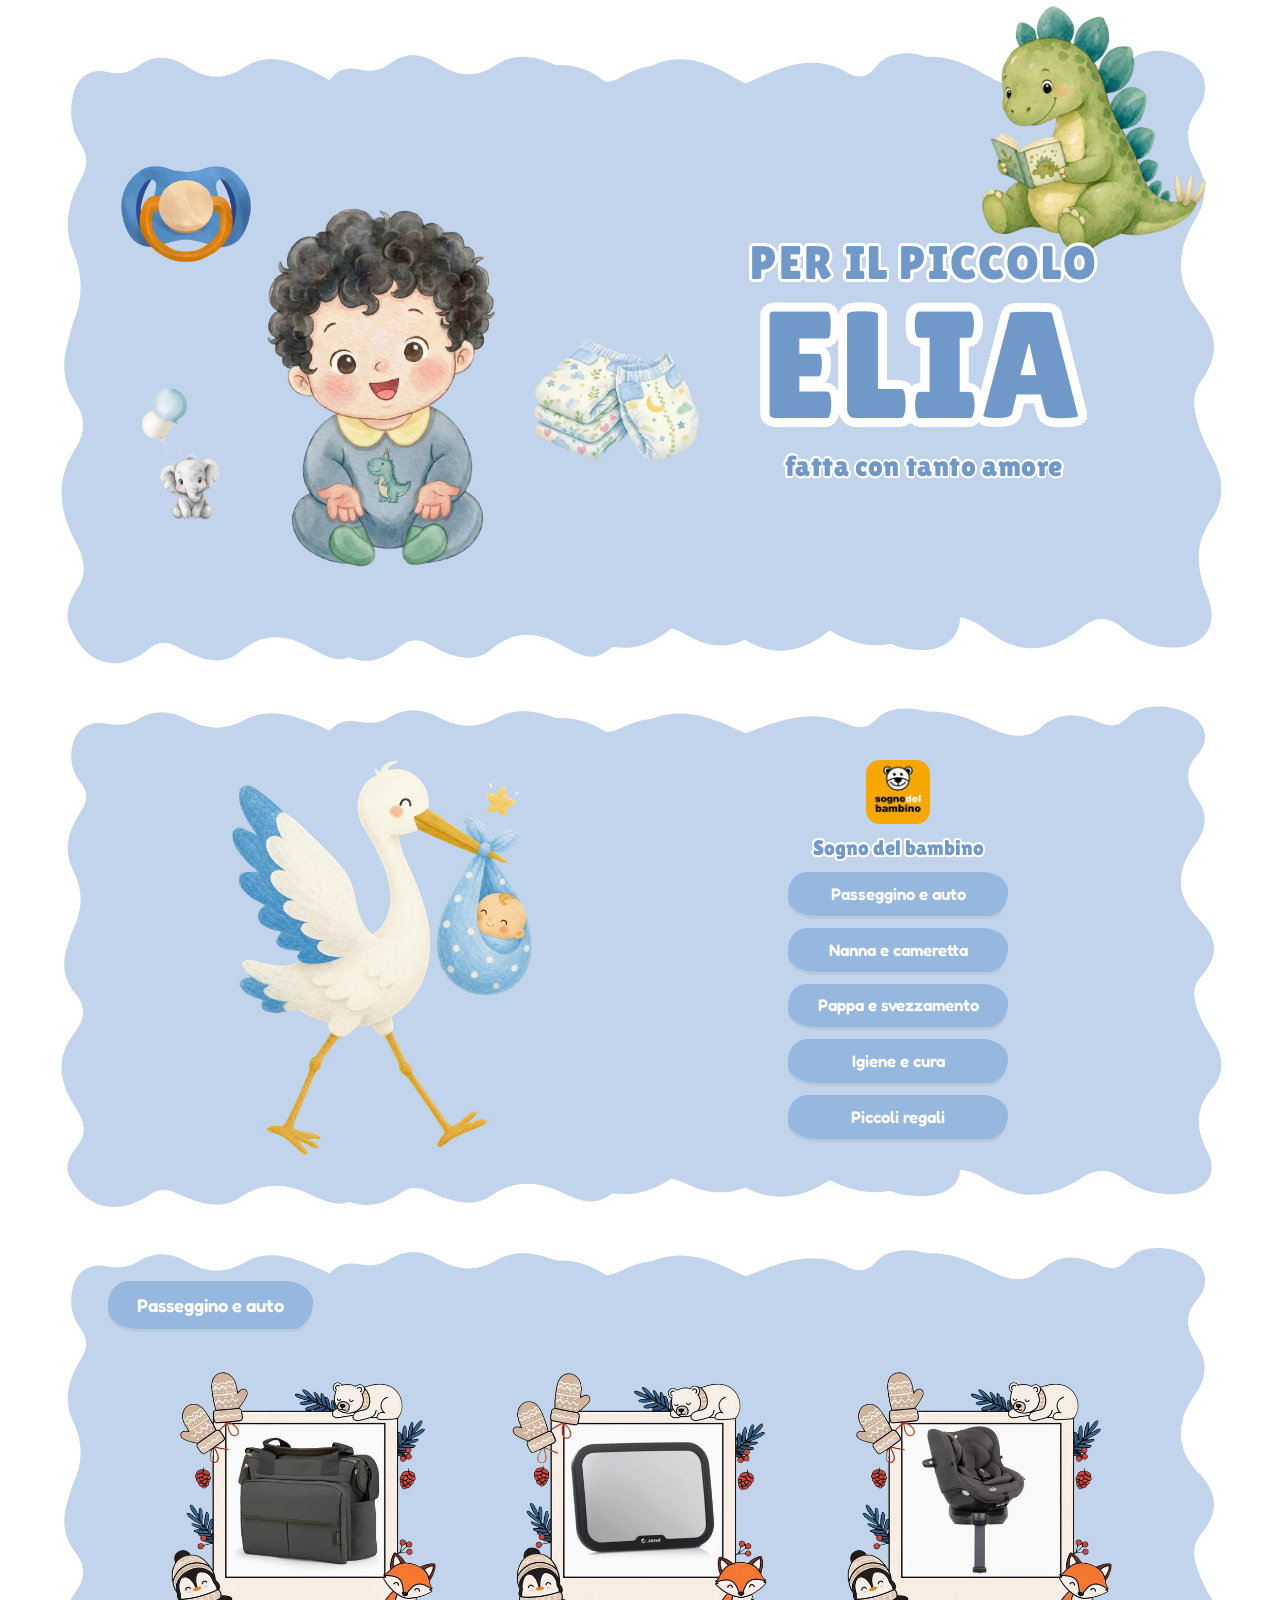
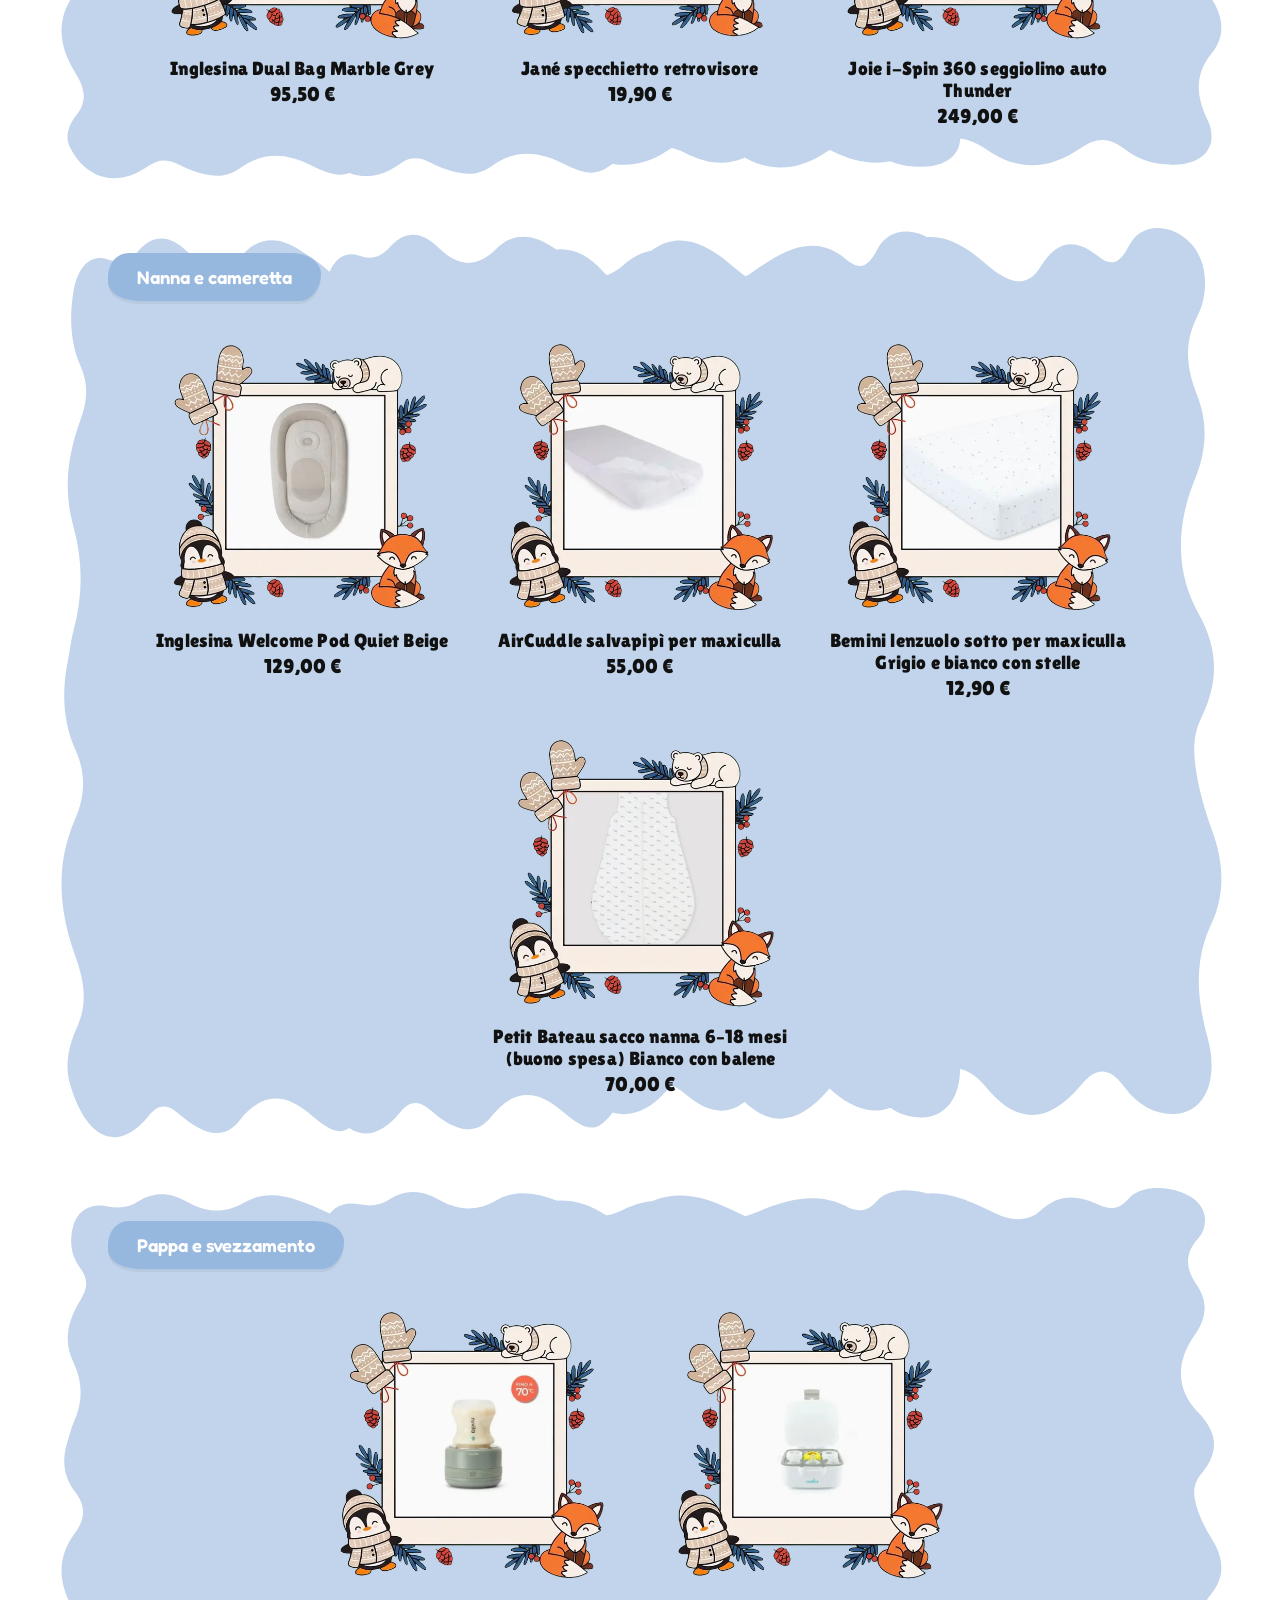
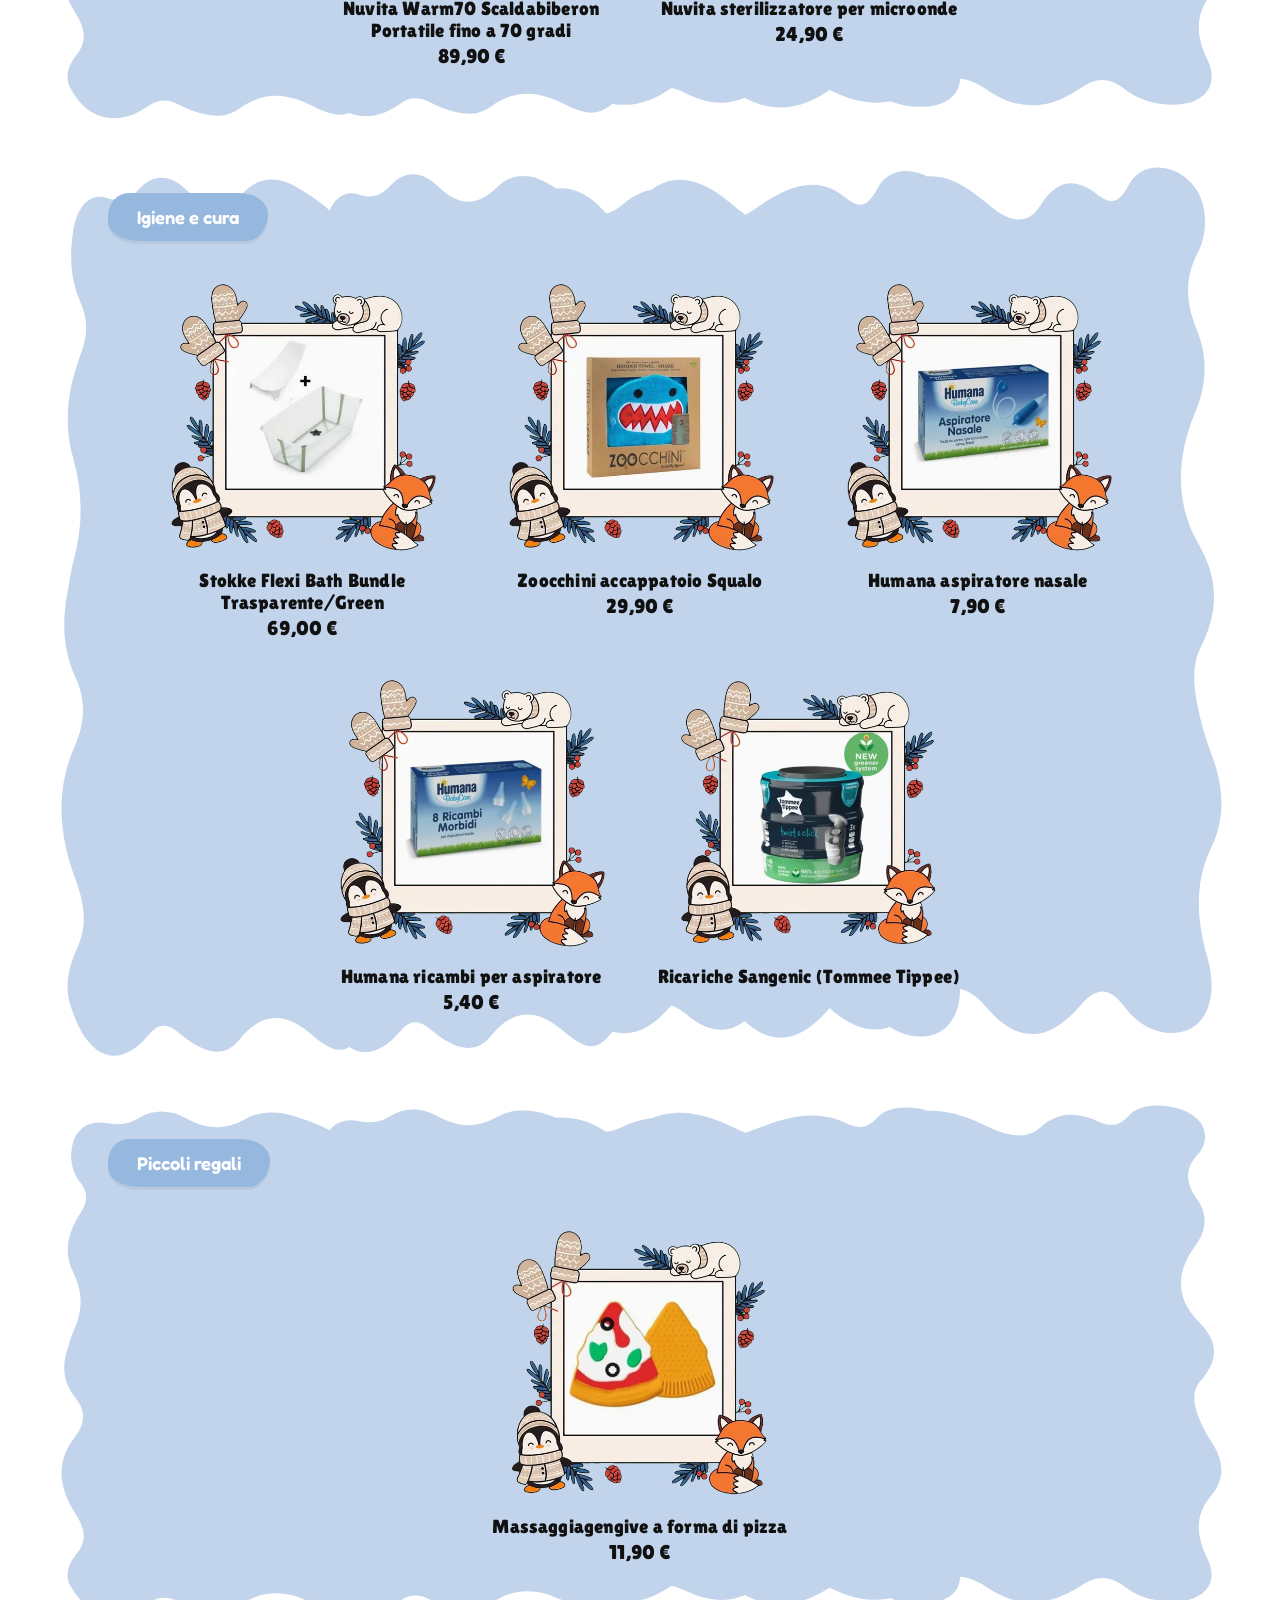
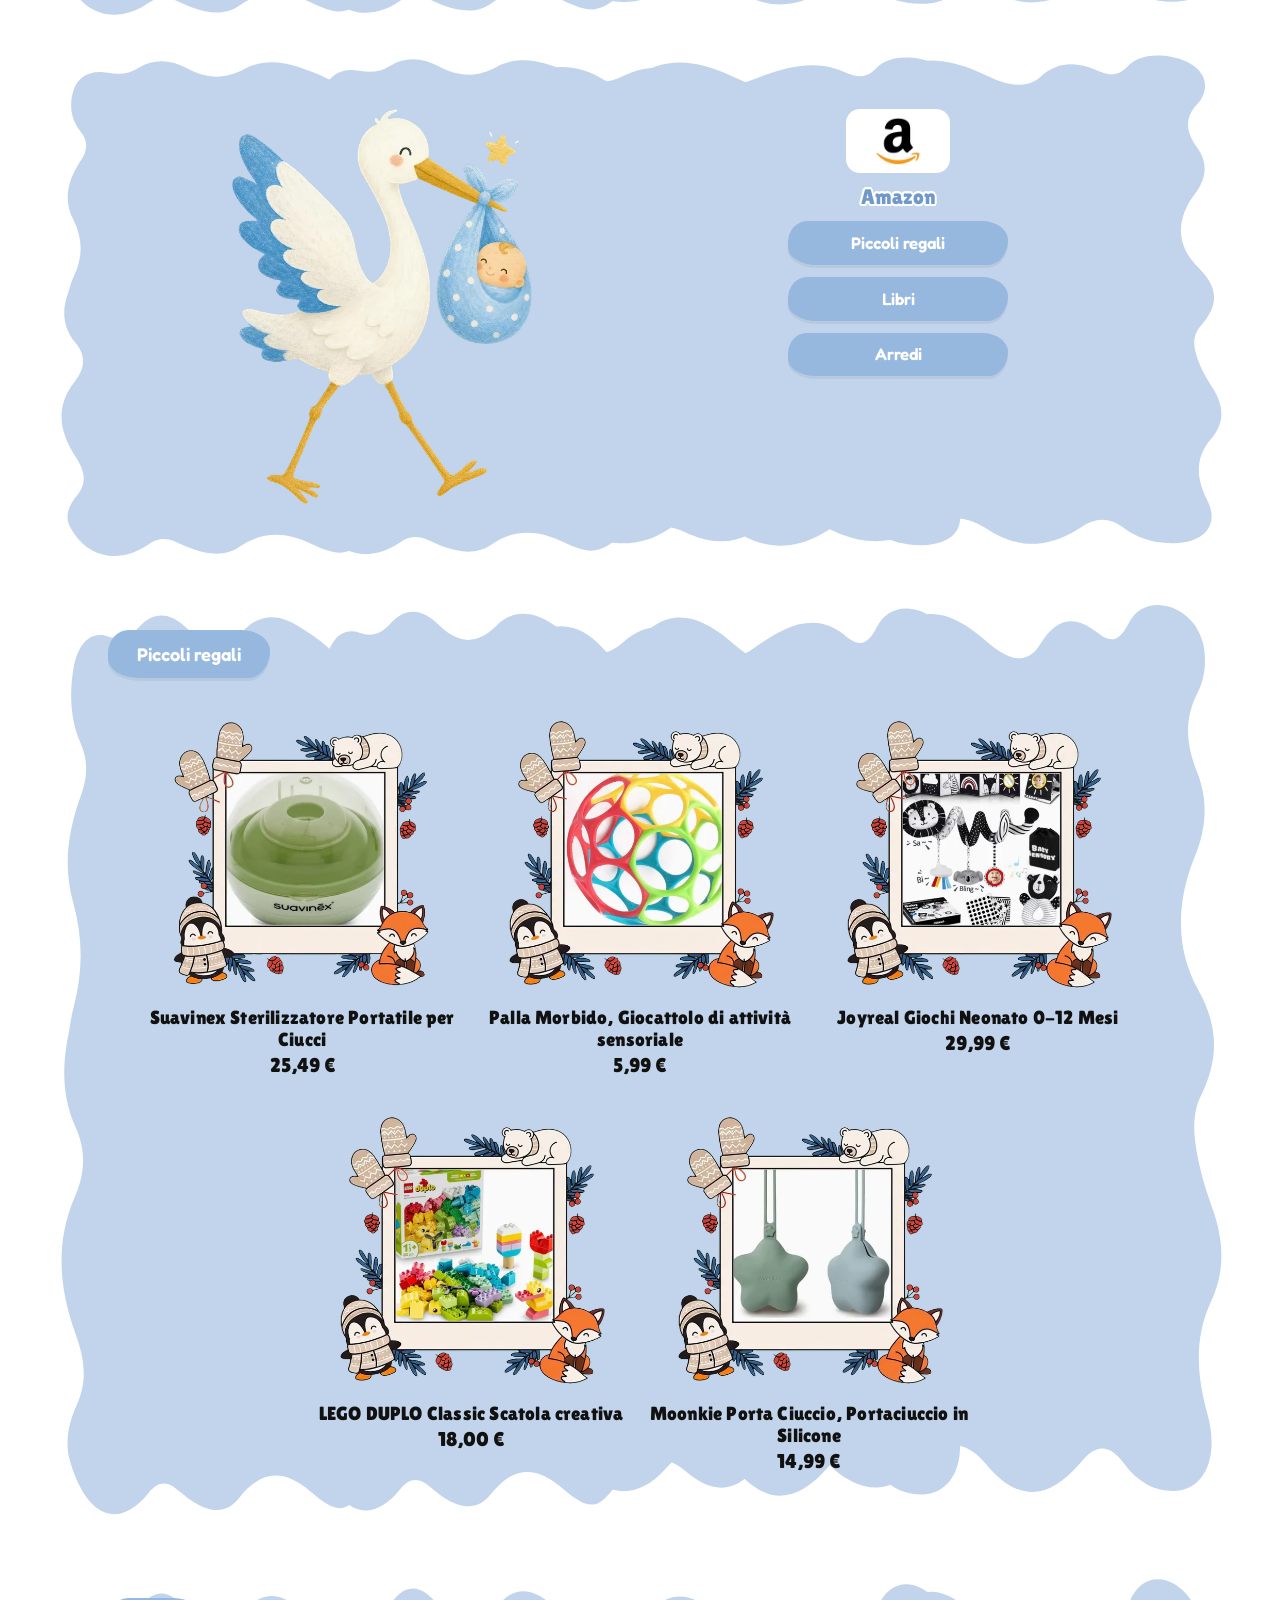
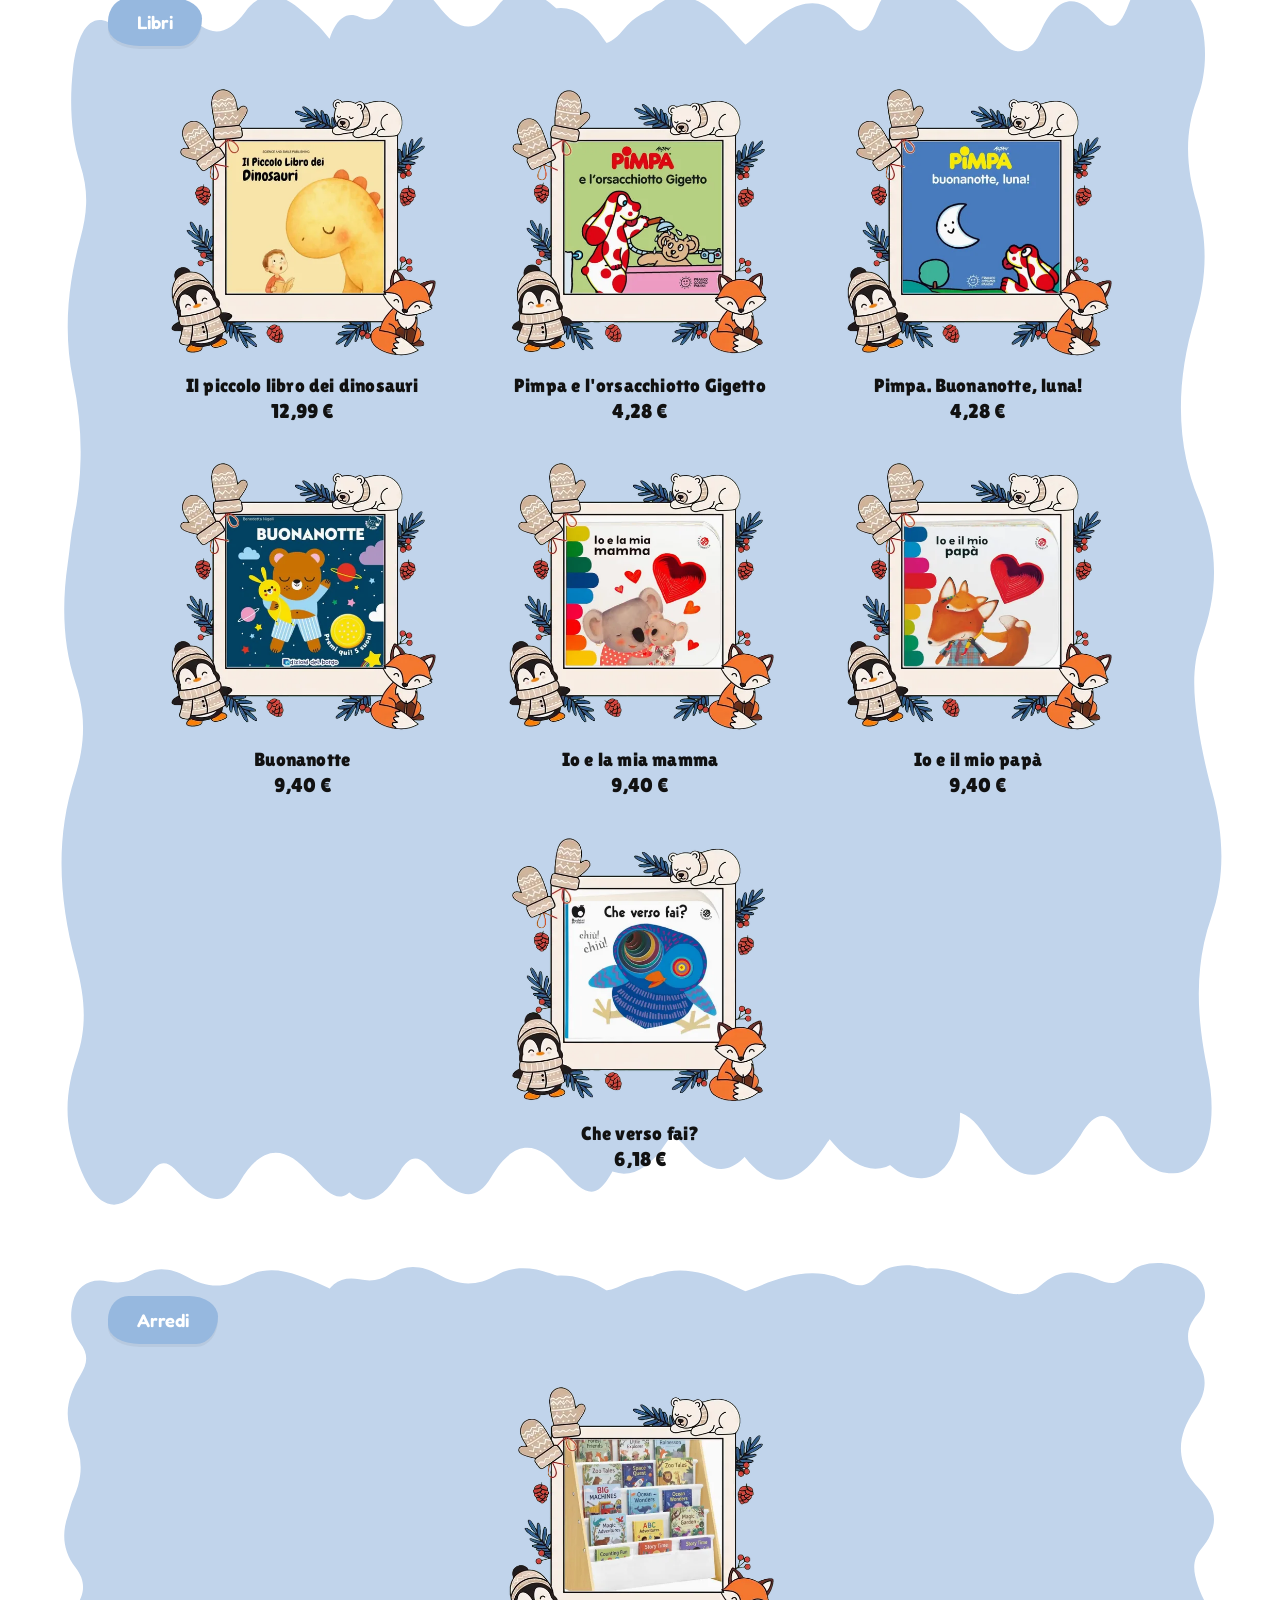
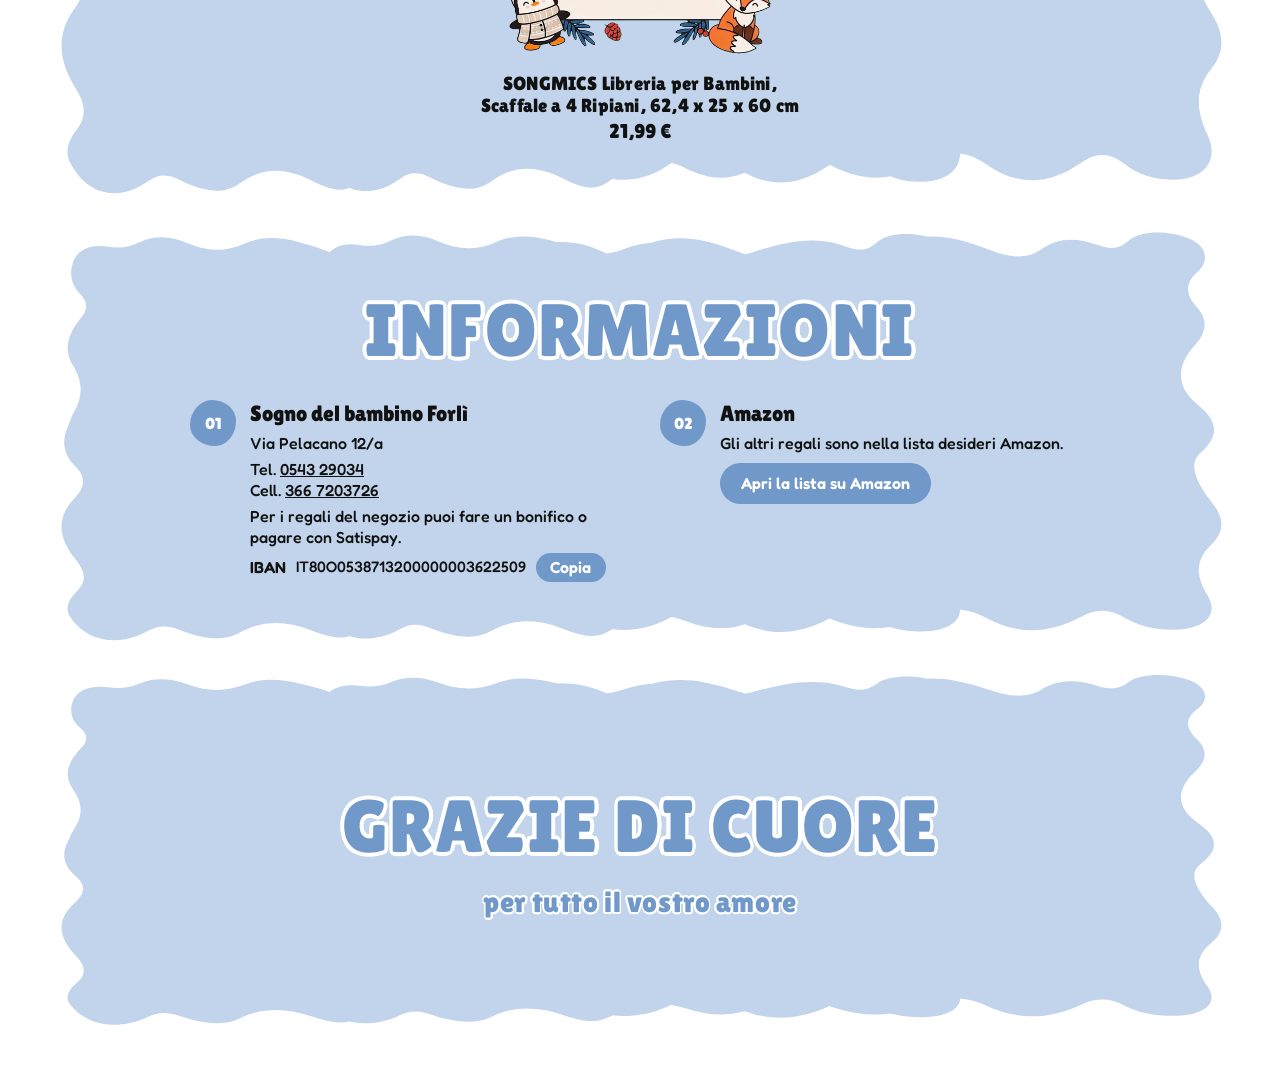
==== index.html @ 1459c96b "Add files via upload" ====
<!DOCTYPE html>
<html lang="it">
<head>
  <meta charset="utf-8">
  <meta name="viewport" content="width=device-width, initial-scale=1">
  <title>Lista nascita per Elia</title>
  <meta name="description" content="La lista nascita del piccolo Elia, fatta con tanto amore.">
  <link rel="icon" href="data:image/svg+xml,<svg xmlns='http://www.w3.org/2000/svg' viewBox='0 0 100 100'><text y='.9em' font-size='90'>🦖</text></svg>">
  <link rel="preconnect" href="https://fonts.googleapis.com">
  <link rel="preconnect" href="https://fonts.gstatic.com" crossorigin>
  <link href="https://fonts.googleapis.com/css2?family=Lilita+One&family=Fredoka:wght@400;500;600&display=swap" rel="stylesheet">
  <link rel="stylesheet" href="style.css">
</head>
<body>

  <header class="panel hero">
    <img class="art balloons" src="assets/art/elefante.webp" alt="">
    <img class="art baby" src="assets/art/bimbo.webp" alt="Elia, illustrazione di un bimbo con i ricci">
    <img class="art diapers" src="assets/art/pannolini.webp" alt="">
    <img class="art pacifier" src="assets/art/ciuccio.webp" alt="">
    <img class="art dino" src="assets/art/dino.webp" alt="">
    <div class="hero-text">
      <p class="kicker outline">Per il piccolo</p>
      <h1 class="name outline">Elia</h1>
      <p class="tagline outline">fatta con tanto amore</p>
    </div>
  </header>

  <main id="lista" aria-live="polite"></main>

  <section class="panel info">
    <h2 class="big">Informazioni</h2>
    <div class="info-cols">
      <div class="info-col">
        <span class="num">01</span>
        <div>
          <h3>Sogno del bambino Forlì</h3>
          <p>Via Pelacano 12/a</p>
          <p>Tel. <a href="tel:+390543029034">0543 29034</a><br>Cell. <a href="tel:+393667203726">366 7203726</a></p>
          <p>Per i regali del negozio puoi fare un bonifico o pagare con Satispay.</p>
          <p class="iban-row"><span>IBAN</span> <code id="iban">IT80O0538713200000003622509</code>
            <button type="button" class="copy" id="copy-iban">Copia</button></p>
        </div>
      </div>
      <div class="info-col">
        <span class="num">02</span>
        <div>
          <h3>Amazon</h3>
          <p>Gli altri regali sono nella lista desideri Amazon.</p>
          <p><a id="amazon-link" class="btn" href="#" target="_blank" rel="noopener">Apri la lista su Amazon</a></p>
        </div>
      </div>
    </div>
  </section>

  <footer class="panel thanks">
    <h2 class="big">Grazie di cuore</h2>
    <p class="tagline outline">per tutto il vostro amore</p>
  </footer>

  <script src="config.js"></script>
  <script src="app.js"></script>
</body>
</html>
---- style.css ----
:root{
  --blob:#C1D4EB; --blue:#7098C8; --pill:#96B8DF; --ink:#111; --white:#fff;
}
*{box-sizing:border-box}
html{scroll-behavior:smooth}
body{
  margin:0; padding:clamp(10px,3vw,40px) clamp(8px,2vw,24px) 40px;
  background:#fff; color:var(--ink);
  font-family:"Fredoka",system-ui,sans-serif; font-weight:500;
}
img{max-width:100%; display:block}
a{color:inherit}

/* ---- Pannello ondulato (lo sfondo azzurro del PDF) ---- */
.panel{
  position:relative; isolation:isolate;
  max-width:1180px; margin:0 auto 18px;
  padding:clamp(34px,5vw,70px) clamp(26px,6.5vw,100px) clamp(40px,5vw,76px);
}
.panel::before{
  content:""; position:absolute; inset:0; z-index:-1;
  background:url(assets/art/blob.svg) center/100% 100% no-repeat;
}

/* ---- Testi con contorno bianco ---- */
.outline{
  color:var(--blue);
  --r:.06em; text-shadow:calc(var(--r)*1.000) calc(var(--r)*0.000) 0 #fff,calc(var(--r)*0.924) calc(var(--r)*0.383) 0 #fff,calc(var(--r)*0.707) calc(var(--r)*0.707) 0 #fff,calc(var(--r)*0.383) calc(var(--r)*0.924) 0 #fff,calc(var(--r)*0.000) calc(var(--r)*1.000) 0 #fff,calc(var(--r)*-0.383) calc(var(--r)*0.924) 0 #fff,calc(var(--r)*-0.707) calc(var(--r)*0.707) 0 #fff,calc(var(--r)*-0.924) calc(var(--r)*0.383) 0 #fff,calc(var(--r)*-1.000) calc(var(--r)*0.000) 0 #fff,calc(var(--r)*-0.924) calc(var(--r)*-0.383) 0 #fff,calc(var(--r)*-0.707) calc(var(--r)*-0.707) 0 #fff,calc(var(--r)*-0.383) calc(var(--r)*-0.924) 0 #fff,calc(var(--r)*-0.000) calc(var(--r)*-1.000) 0 #fff,calc(var(--r)*0.383) calc(var(--r)*-0.924) 0 #fff,calc(var(--r)*0.707) calc(var(--r)*-0.707) 0 #fff,calc(var(--r)*0.924) calc(var(--r)*-0.383) 0 #fff;
}
.big{
  font-family:"Lilita One",sans-serif; font-weight:400; margin:0;
  font-size:clamp(2.2rem,7vw,4.6rem); letter-spacing:.02em; text-transform:uppercase;
  color:var(--blue); --r:.05em; text-shadow:calc(var(--r)*1.000) calc(var(--r)*0.000) 0 #fff,calc(var(--r)*0.924) calc(var(--r)*0.383) 0 #fff,calc(var(--r)*0.707) calc(var(--r)*0.707) 0 #fff,calc(var(--r)*0.383) calc(var(--r)*0.924) 0 #fff,calc(var(--r)*0.000) calc(var(--r)*1.000) 0 #fff,calc(var(--r)*-0.383) calc(var(--r)*0.924) 0 #fff,calc(var(--r)*-0.707) calc(var(--r)*0.707) 0 #fff,calc(var(--r)*-0.924) calc(var(--r)*0.383) 0 #fff,calc(var(--r)*-1.000) calc(var(--r)*0.000) 0 #fff,calc(var(--r)*-0.924) calc(var(--r)*-0.383) 0 #fff,calc(var(--r)*-0.707) calc(var(--r)*-0.707) 0 #fff,calc(var(--r)*-0.383) calc(var(--r)*-0.924) 0 #fff,calc(var(--r)*-0.000) calc(var(--r)*-1.000) 0 #fff,calc(var(--r)*0.383) calc(var(--r)*-0.924) 0 #fff,calc(var(--r)*0.707) calc(var(--r)*-0.707) 0 #fff,calc(var(--r)*0.924) calc(var(--r)*-0.383) 0 #fff;
}

/* ---- Hero ---- */
.hero{min-height:clamp(380px,56vw,640px); display:grid; align-items:center}
.hero .art{position:absolute; z-index:1; height:auto}
.hero .baby{left:15%; top:50%; width:27%; transform:translateY(-45%)}
.hero .balloons{left:6%; top:20%; width:11%}
.hero .pacifier{left:5%; bottom:12%; width:13%}
.hero .diapers{left:41%; top:47%; width:14%}
.hero .dino{right:2%; top:-5%; width:19%}
.hero-text{margin-left:auto; width:44%; text-align:center; position:relative; z-index:2}
.kicker,.name,.tagline{font-family:"Lilita One",sans-serif; font-weight:400; margin:0; text-transform:uppercase}
.kicker{font-size:clamp(1.1rem,3.7vw,3rem); letter-spacing:.04em}
.name{font-size:clamp(3.6rem,13vw,9.5rem); line-height:1; letter-spacing:.03em}
.tagline{font-size:clamp(.95rem,2.4vw,1.8rem); text-transform:none; letter-spacing:.02em; margin-top:.3em}

/* ---- Indice ---- */
.index{display:grid; grid-template-columns:1fr 1fr; align-items:center; gap:10px 20px}
.index .stork{width:min(100%,300px); justify-self:center; grid-row:1 / span 2}
.index-text{display:none}
.index .big{margin:0}
.pills{display:flex; flex-direction:column; align-items:center; gap:12px}
.shop-logo{height:64px; width:auto; border-radius:14px}
.shop-name{margin:0; font-family:"Lilita One",sans-serif; font-size:1.3rem; color:var(--blue); --r:.08em; text-shadow:calc(var(--r)*1.000) calc(var(--r)*0.000) 0 #fff,calc(var(--r)*0.924) calc(var(--r)*0.383) 0 #fff,calc(var(--r)*0.707) calc(var(--r)*0.707) 0 #fff,calc(var(--r)*0.383) calc(var(--r)*0.924) 0 #fff,calc(var(--r)*0.000) calc(var(--r)*1.000) 0 #fff,calc(var(--r)*-0.383) calc(var(--r)*0.924) 0 #fff,calc(var(--r)*-0.707) calc(var(--r)*0.707) 0 #fff,calc(var(--r)*-0.924) calc(var(--r)*0.383) 0 #fff,calc(var(--r)*-1.000) calc(var(--r)*0.000) 0 #fff,calc(var(--r)*-0.924) calc(var(--r)*-0.383) 0 #fff,calc(var(--r)*-0.707) calc(var(--r)*-0.707) 0 #fff,calc(var(--r)*-0.383) calc(var(--r)*-0.924) 0 #fff,calc(var(--r)*-0.000) calc(var(--r)*-1.000) 0 #fff,calc(var(--r)*0.383) calc(var(--r)*-0.924) 0 #fff,calc(var(--r)*0.707) calc(var(--r)*-0.707) 0 #fff,calc(var(--r)*0.924) calc(var(--r)*-0.383) 0 #fff}

/* ---- Pillole ---- */
.pill{
  display:inline-block; background:var(--pill); color:#fff;
  font-family:"Fredoka",sans-serif; font-weight:600; font-size:1.05rem; line-height:1.2;
  padding:.7em 1.6em; border-radius:30px 42px 32px 46px / 34px 30px 40px 28px;
  text-decoration:none; text-align:center; margin:0;
  box-shadow:0 3px 0 rgba(0,0,0,.05);
  transition:transform .15s;
}
a.pill:hover{transform:translateY(-2px) rotate(-1deg)}
.pills .pill{min-width:min(100%,220px)}
.label{position:absolute; top:clamp(20px,3.4vw,44px); left:clamp(18px,4.5vw,60px); z-index:2; font-size:1.15rem}

/* ---- Griglia schede ---- */
.cat{scroll-margin-top:12px}
.grid{
  display:flex; flex-wrap:wrap; justify-content:center; gap:10px 8px;
  padding-top:clamp(26px,4vw,40px);
}
.card{flex:0 0 calc(33.333% - 8px); max-width:360px; text-align:center; position:relative}
.card-img{position:relative}
.card-img img{width:100%; height:auto; aspect-ratio:1; object-fit:contain; transition:filter .3s, opacity .3s}
.card-name{margin:-14px 0 0; font-family:"Lilita One",sans-serif; font-weight:400; font-size:clamp(.95rem,1.7vw,1.2rem); line-height:1.15; letter-spacing:.01em}
.card-price{margin:.2em 0 0; font-family:"Lilita One",sans-serif; font-size:clamp(1rem,1.8vw,1.25rem)}

/* ---- Già regalato ---- */
.card.gifted .card-img img{filter:grayscale(1); opacity:.42}
.card.gifted .card-name,.card.gifted .card-price{opacity:.5; text-decoration:line-through; text-decoration-thickness:1.5px}
.badge{
  position:absolute; left:50%; top:50%; transform:translate(-50%,-50%) rotate(-8deg);
  background:var(--blue); color:#fff; font-family:"Lilita One",sans-serif;
  font-size:clamp(1rem,2vw,1.4rem); padding:.35em 1em; border-radius:999px;
  border:3px solid #fff; box-shadow:0 4px 12px rgba(0,0,0,.15); white-space:nowrap;
}

/* ---- Informazioni / Grazie ---- */
.info{text-align:center}
.info-cols{display:flex; flex-wrap:wrap; gap:26px 40px; justify-content:center; margin-top:28px; text-align:left}
.info-col{display:flex; gap:14px; align-items:flex-start; flex:1 1 280px; max-width:430px}
.info-col h3{margin:0 0 .3em; font-family:"Lilita One",sans-serif; font-weight:400; font-size:1.4rem}
.info-col p{margin:.25em 0; line-height:1.35}
.num{flex:none; display:grid; place-items:center; width:46px; height:46px; background:var(--blue); color:#fff;
  font-family:"Lilita One",sans-serif; border-radius:48% 52% 45% 55% / 55% 45% 55% 45%}
.btn{display:inline-block; margin-top:.3em; background:var(--blue); color:#fff; text-decoration:none; padding:.6em 1.3em; border-radius:999px; font-weight:600}
.btn:hover{filter:brightness(1.07)}
.thanks{text-align:center; padding-block:clamp(60px,9vw,120px)}
.thanks .tagline{margin-top:.6em}
.empty{text-align:center; padding:60px 20px}

/* ---- Telefono ---- */
@media (max-width:820px){
  .card{flex-basis:calc(50% - 8px)}
  .index{grid-template-columns:1fr}
  .index .stork{width:150px; grid-row:auto}
  .label{position:static; margin-bottom:6px; display:table}
  .grid{padding-top:10px}
  .hero{min-height:470px; align-items:end; padding-bottom:26px}
  .kicker{font-size:1.35rem}
  .name{font-size:4.6rem}
  .tagline{font-size:1.15rem}
  .hero .baby{left:50%; top:3%; width:52%; transform:translateX(-50%)}
  .hero .balloons{left:3%; top:4%; width:17%}
  .hero .pacifier,.hero .diapers{display:none}
  .hero .dino{right:0; top:-3%; width:26%}
  .hero-text{width:100%; margin:0; padding-top:50%}
}

.iban-row{display:flex; flex-wrap:wrap; align-items:center; gap:6px 10px}
.iban-row span{font-weight:600}
.iban-row code{font-family:inherit; font-size:.95rem; word-break:break-all; user-select:all}
.copy{border:0; cursor:pointer; background:var(--blue); color:#fff; font:inherit; font-weight:600; padding:.25em .9em; border-radius:999px}
.copy:hover{filter:brightness(1.07)}
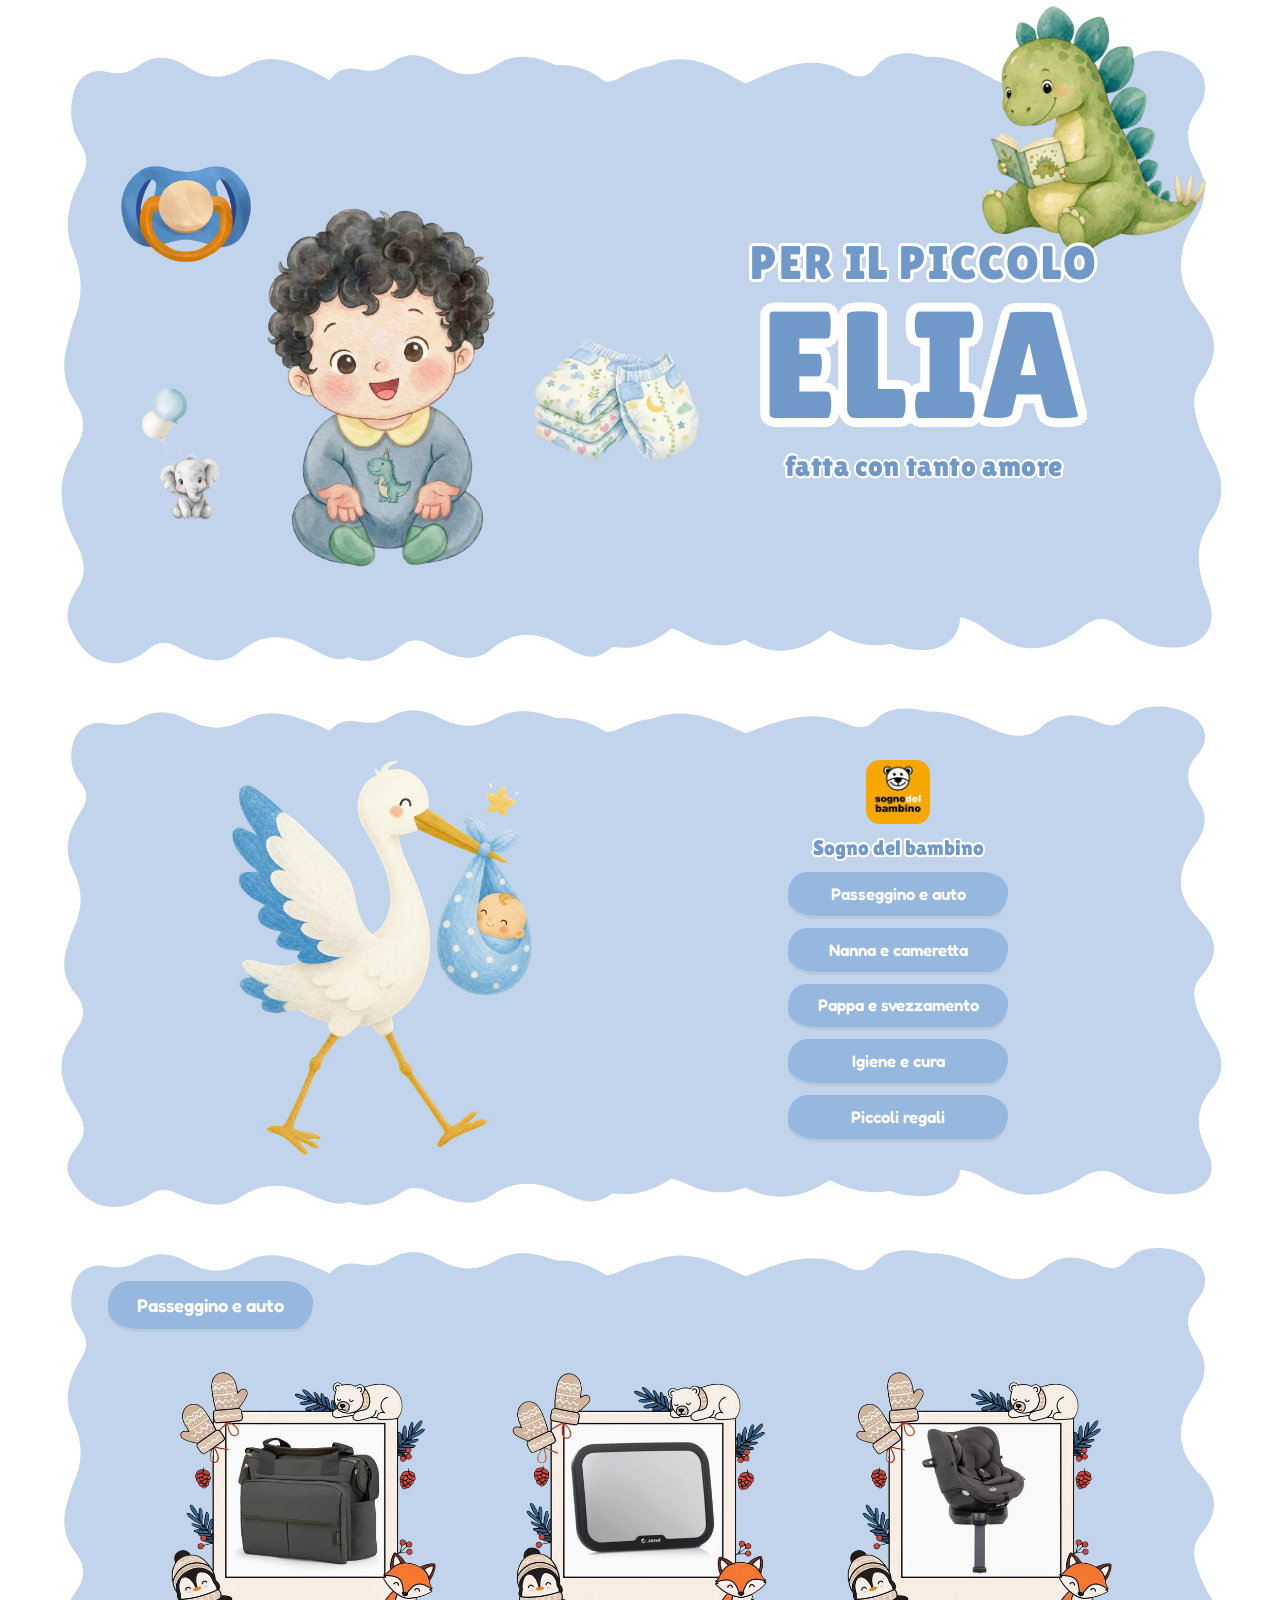
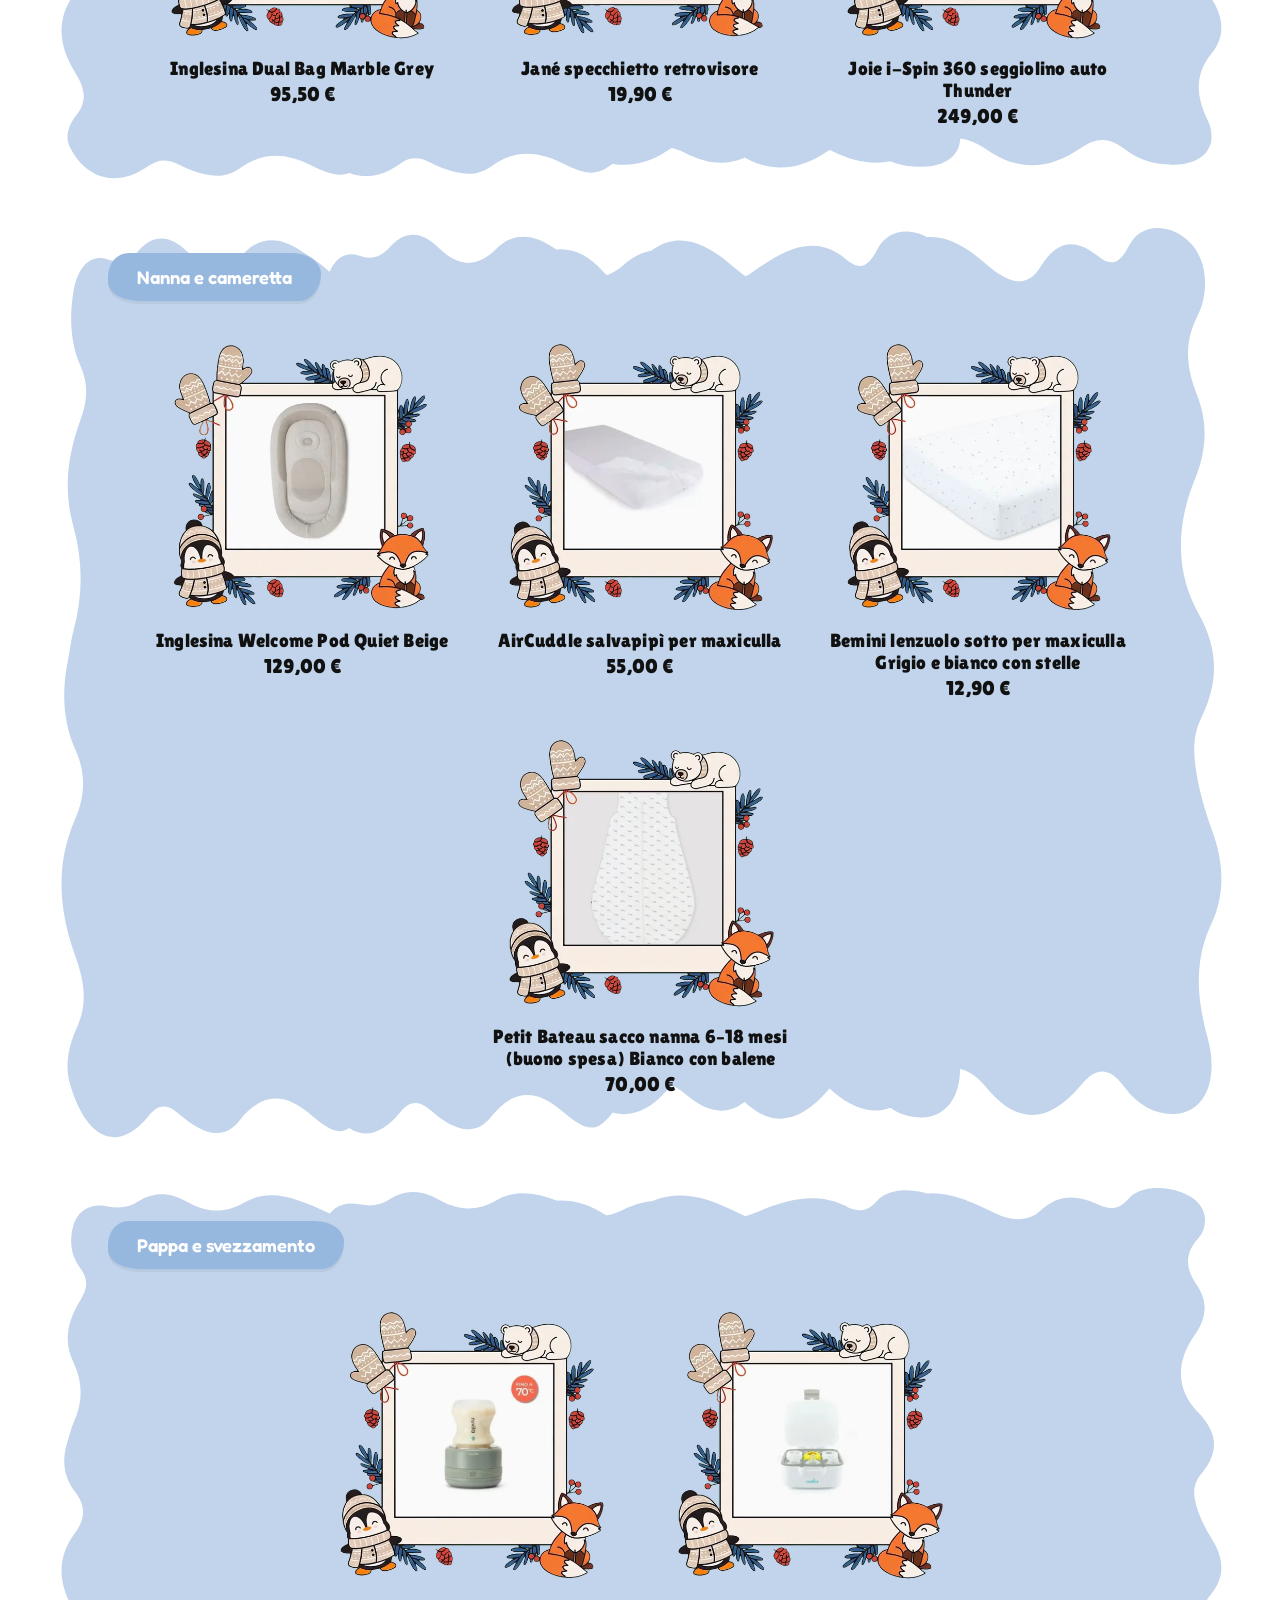
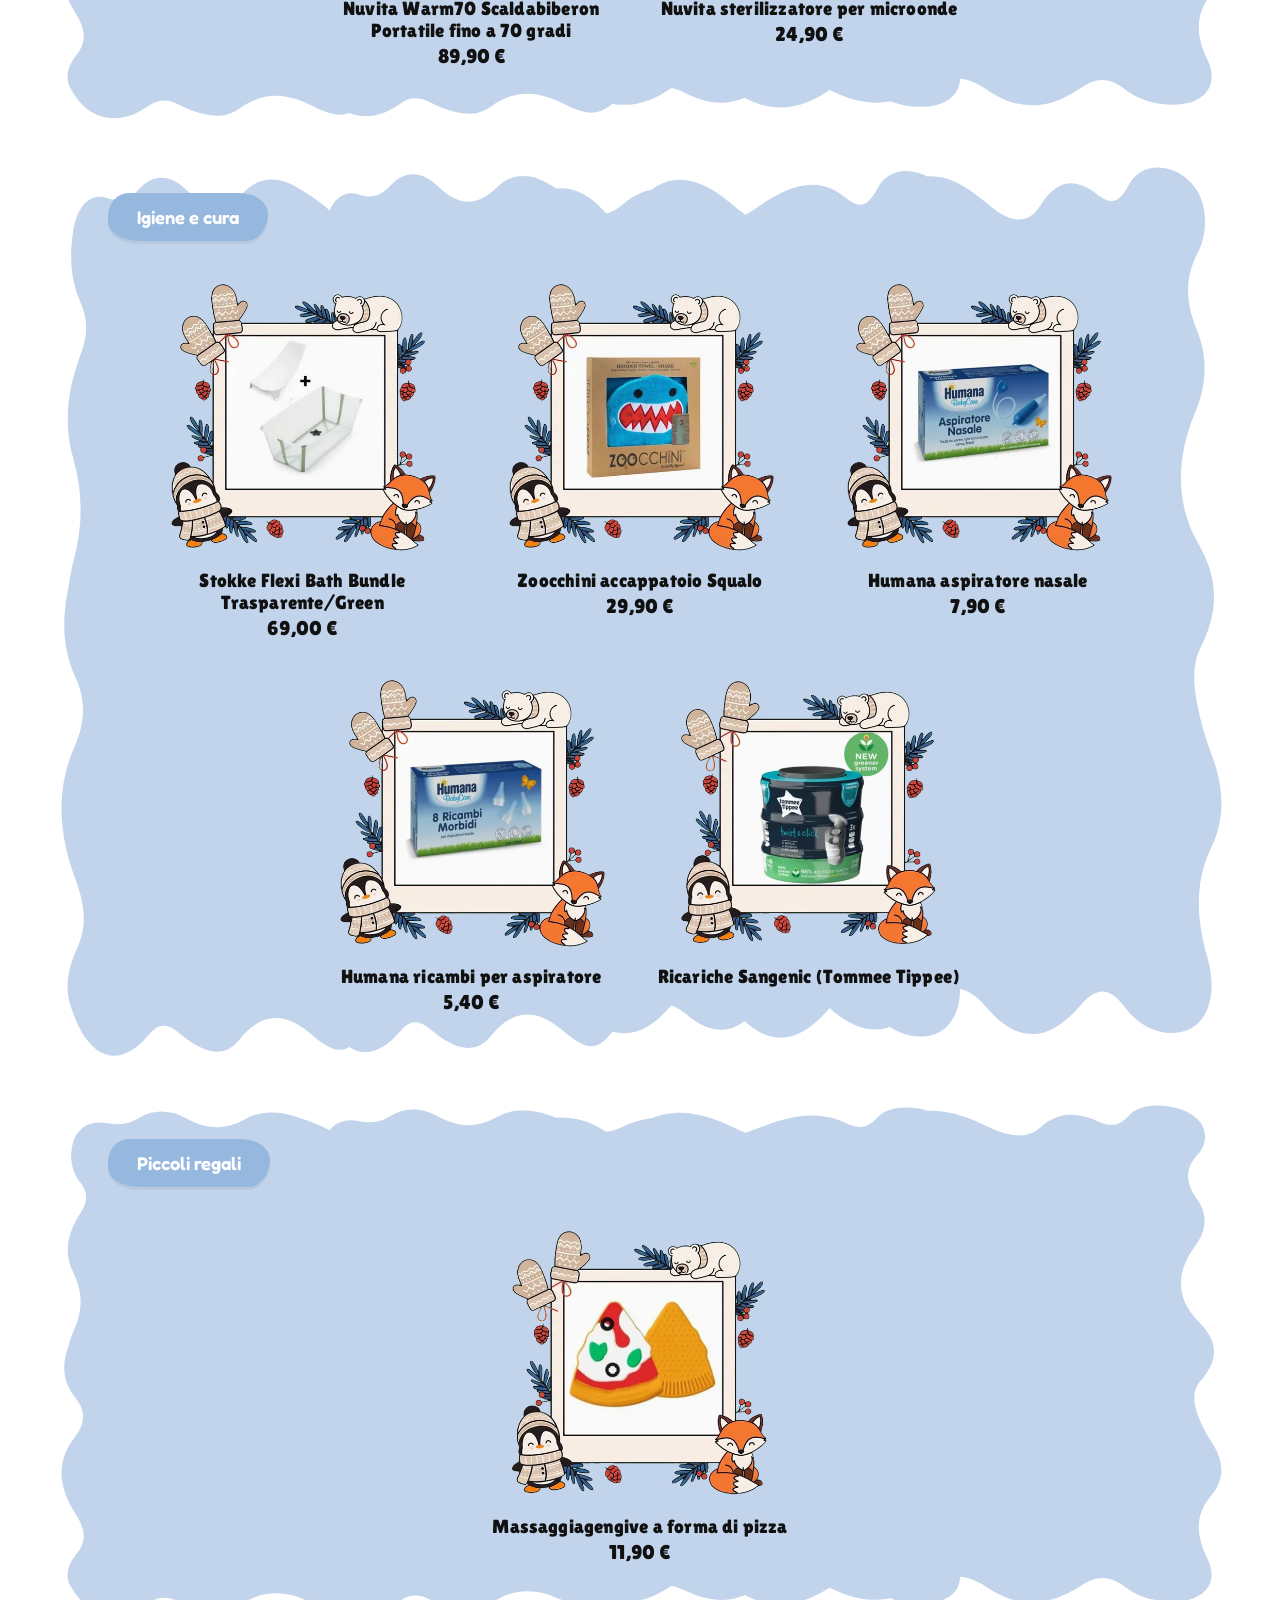
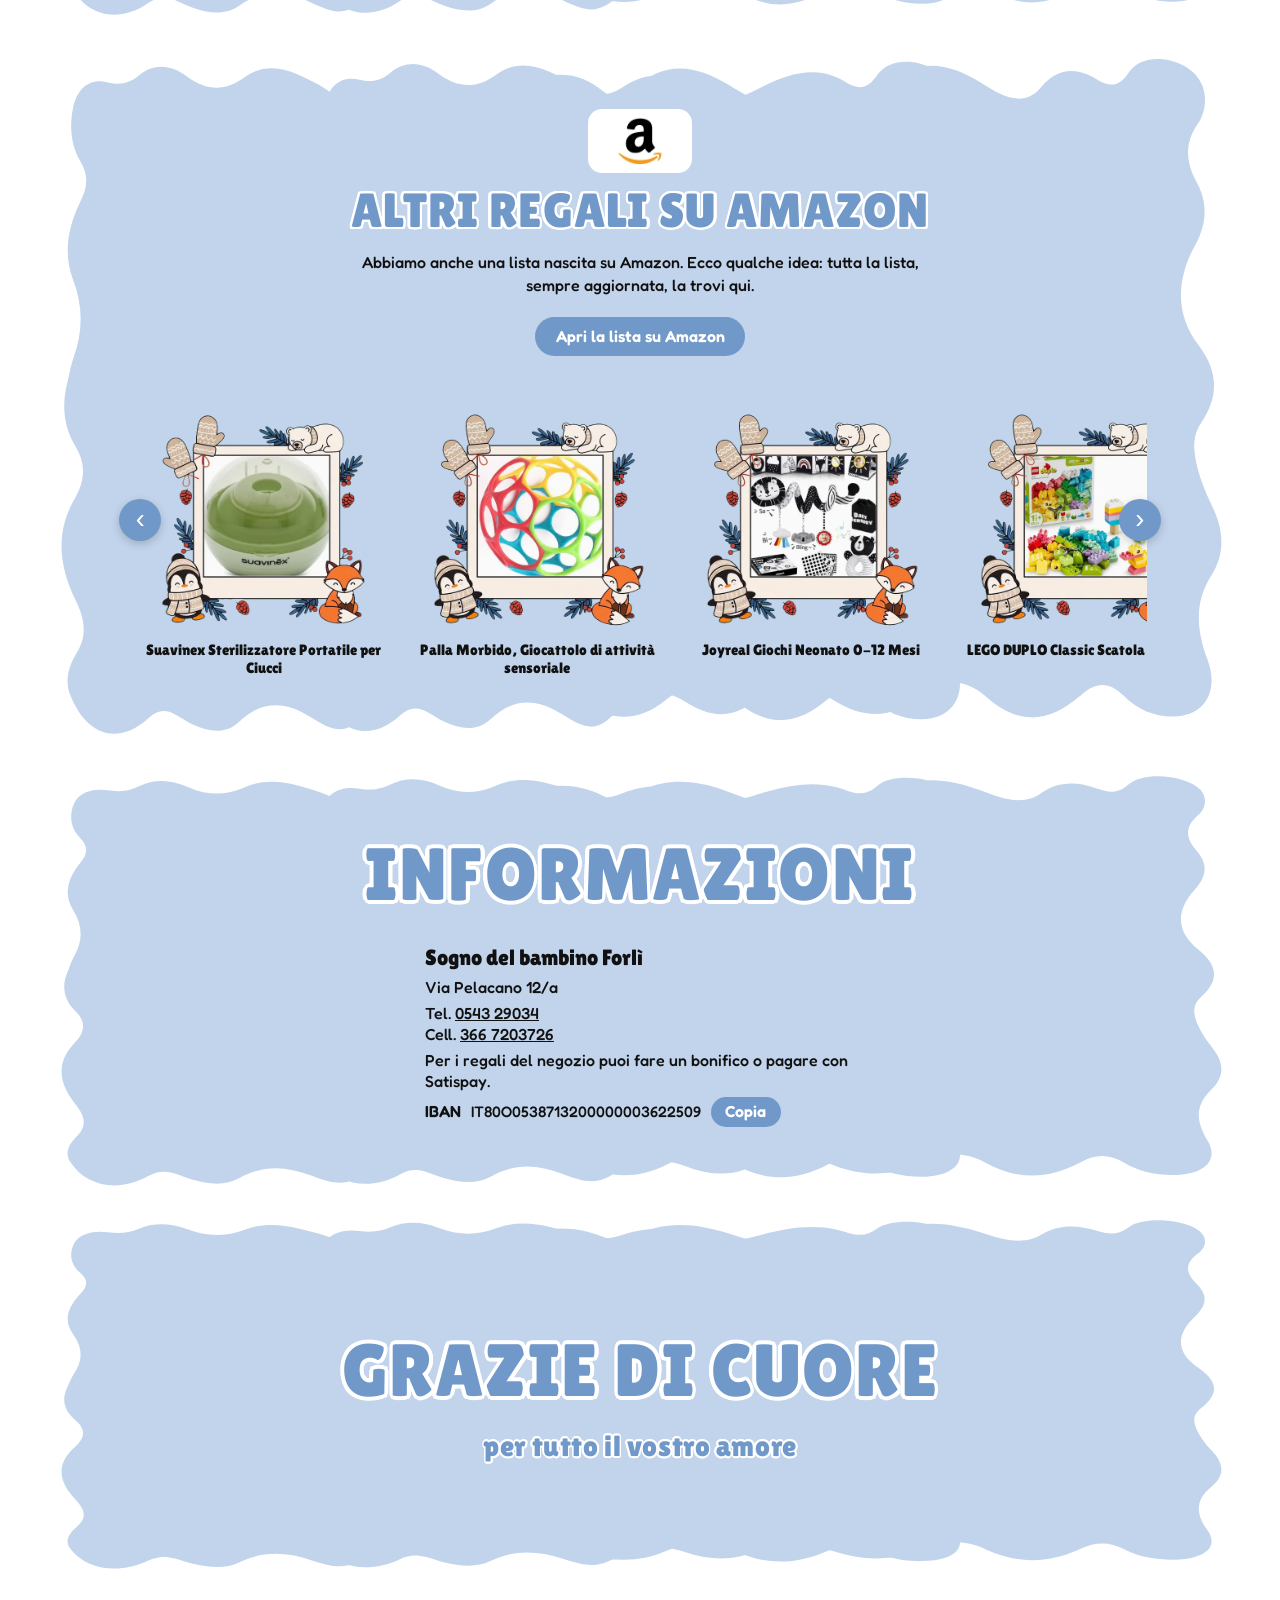
==== commit 5c3c5806: "Add files via upload" ====
--- a/index.html
+++ b/index.html
@@ -32,7 +32,6 @@
     <h2 class="big">Informazioni</h2>
     <div class="info-cols">
       <div class="info-col">
-        <span class="num">01</span>
         <div>
           <h3>Sogno del bambino Forlì</h3>
           <p>Via Pelacano 12/a</p>
@@ -40,14 +39,6 @@
           <p>Per i regali del negozio puoi fare un bonifico o pagare con Satispay.</p>
           <p class="iban-row"><span>IBAN</span> <code id="iban">IT80O0538713200000003622509</code>
             <button type="button" class="copy" id="copy-iban">Copia</button></p>
-        </div>
-      </div>
-      <div class="info-col">
-        <span class="num">02</span>
-        <div>
-          <h3>Amazon</h3>
-          <p>Gli altri regali sono nella lista desideri Amazon.</p>
-          <p><a id="amazon-link" class="btn" href="#" target="_blank" rel="noopener">Apri la lista su Amazon</a></p>
         </div>
       </div>
     </div>
--- a/style.css
+++ b/style.css
@@ -128,3 +128,33 @@
 .iban-row code{font-family:inherit; font-size:.95rem; word-break:break-all; user-select:all}
 .copy{border:0; cursor:pointer; background:var(--blue); color:#fff; font:inherit; font-weight:600; padding:.25em .9em; border-radius:999px}
 .copy:hover{filter:brightness(1.07)}
+
+a.card{display:block; color:inherit; text-decoration:none}
+a.card.linkable .card-img img{transition:transform .2s}
+a.card.linkable:hover .card-img img{transform:translateY(-4px) rotate(-1deg)}
+.card-cta{margin:.15em 0 0; font-size:.85rem; font-weight:600; color:var(--blue)}
+a.card.linkable:hover .card-cta{text-decoration:underline}
+.card-cta:empty{display:none}
+
+/* ---- Sezione Amazon con carosello ---- */
+.amazon{text-align:center}
+.amazon .shop-logo{margin:0 auto 10px}
+.big.small{font-size:clamp(1.7rem,4.6vw,3rem)}
+.amazon-text{max-width:560px; margin:.8em auto 1em; line-height:1.4}
+.carousel{position:relative; margin-top:28px}
+.track{
+  display:flex; gap:12px; overflow-x:auto; scroll-snap-type:x mandatory;
+  padding:6px 4px 10px; scrollbar-width:none; -webkit-overflow-scrolling:touch;
+}
+.track::-webkit-scrollbar{display:none}
+.slide{flex:0 0 clamp(190px,26%,270px); scroll-snap-align:start; margin:0}
+.slide img{width:100%; height:auto; aspect-ratio:1; object-fit:contain}
+.slide figcaption{margin-top:-10px; font-family:"Lilita One",sans-serif; font-size:.95rem; line-height:1.15}
+.nav{
+  position:absolute; top:38%; z-index:3; width:42px; height:42px; border:0; cursor:pointer;
+  border-radius:50%; background:var(--blue); color:#fff; font-size:1.7rem; line-height:1;
+  box-shadow:0 3px 8px rgba(0,0,0,.18); display:grid; place-items:center; padding:0 0 3px;
+}
+.nav:hover{filter:brightness(1.08)}
+.nav.prev{left:-14px} .nav.next{right:-14px}
+@media (max-width:820px){ .slide{flex-basis:62%} .nav{display:none} .nav.prev{left:0} .nav.next{right:0} }
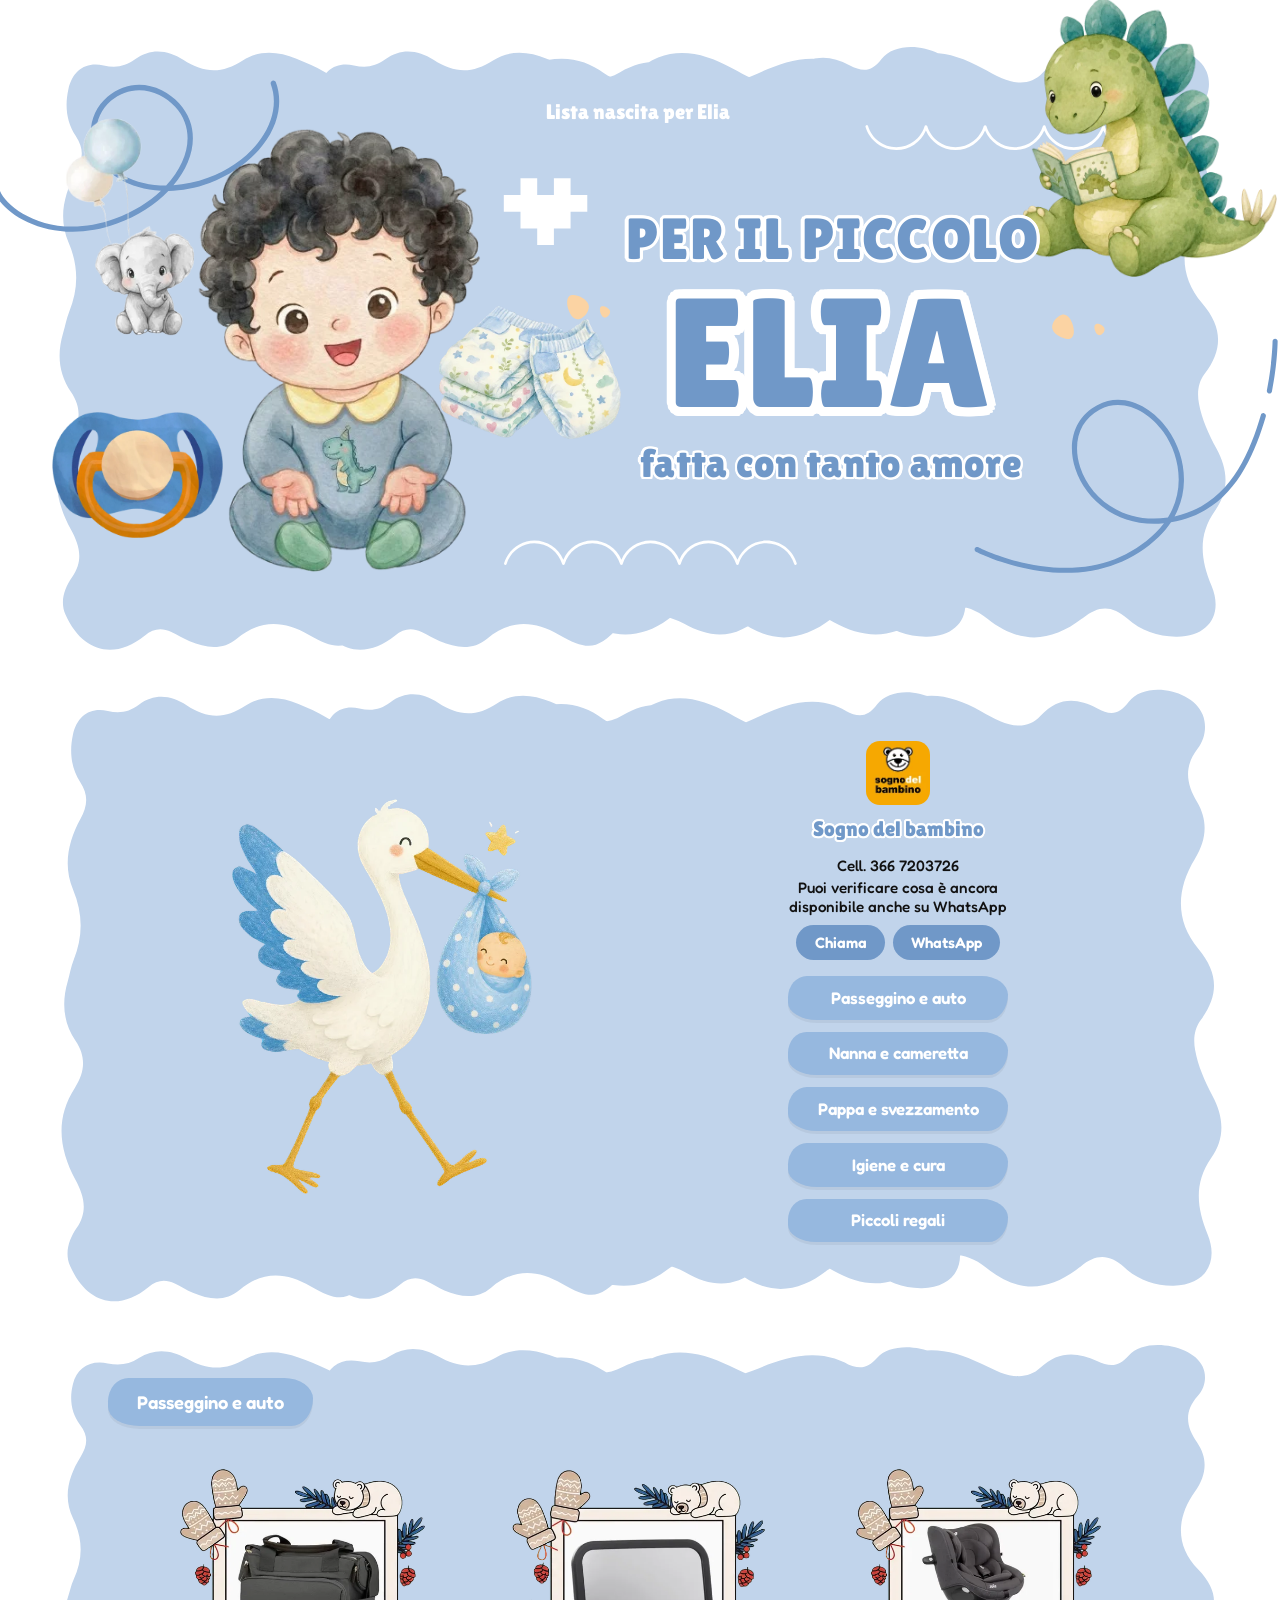
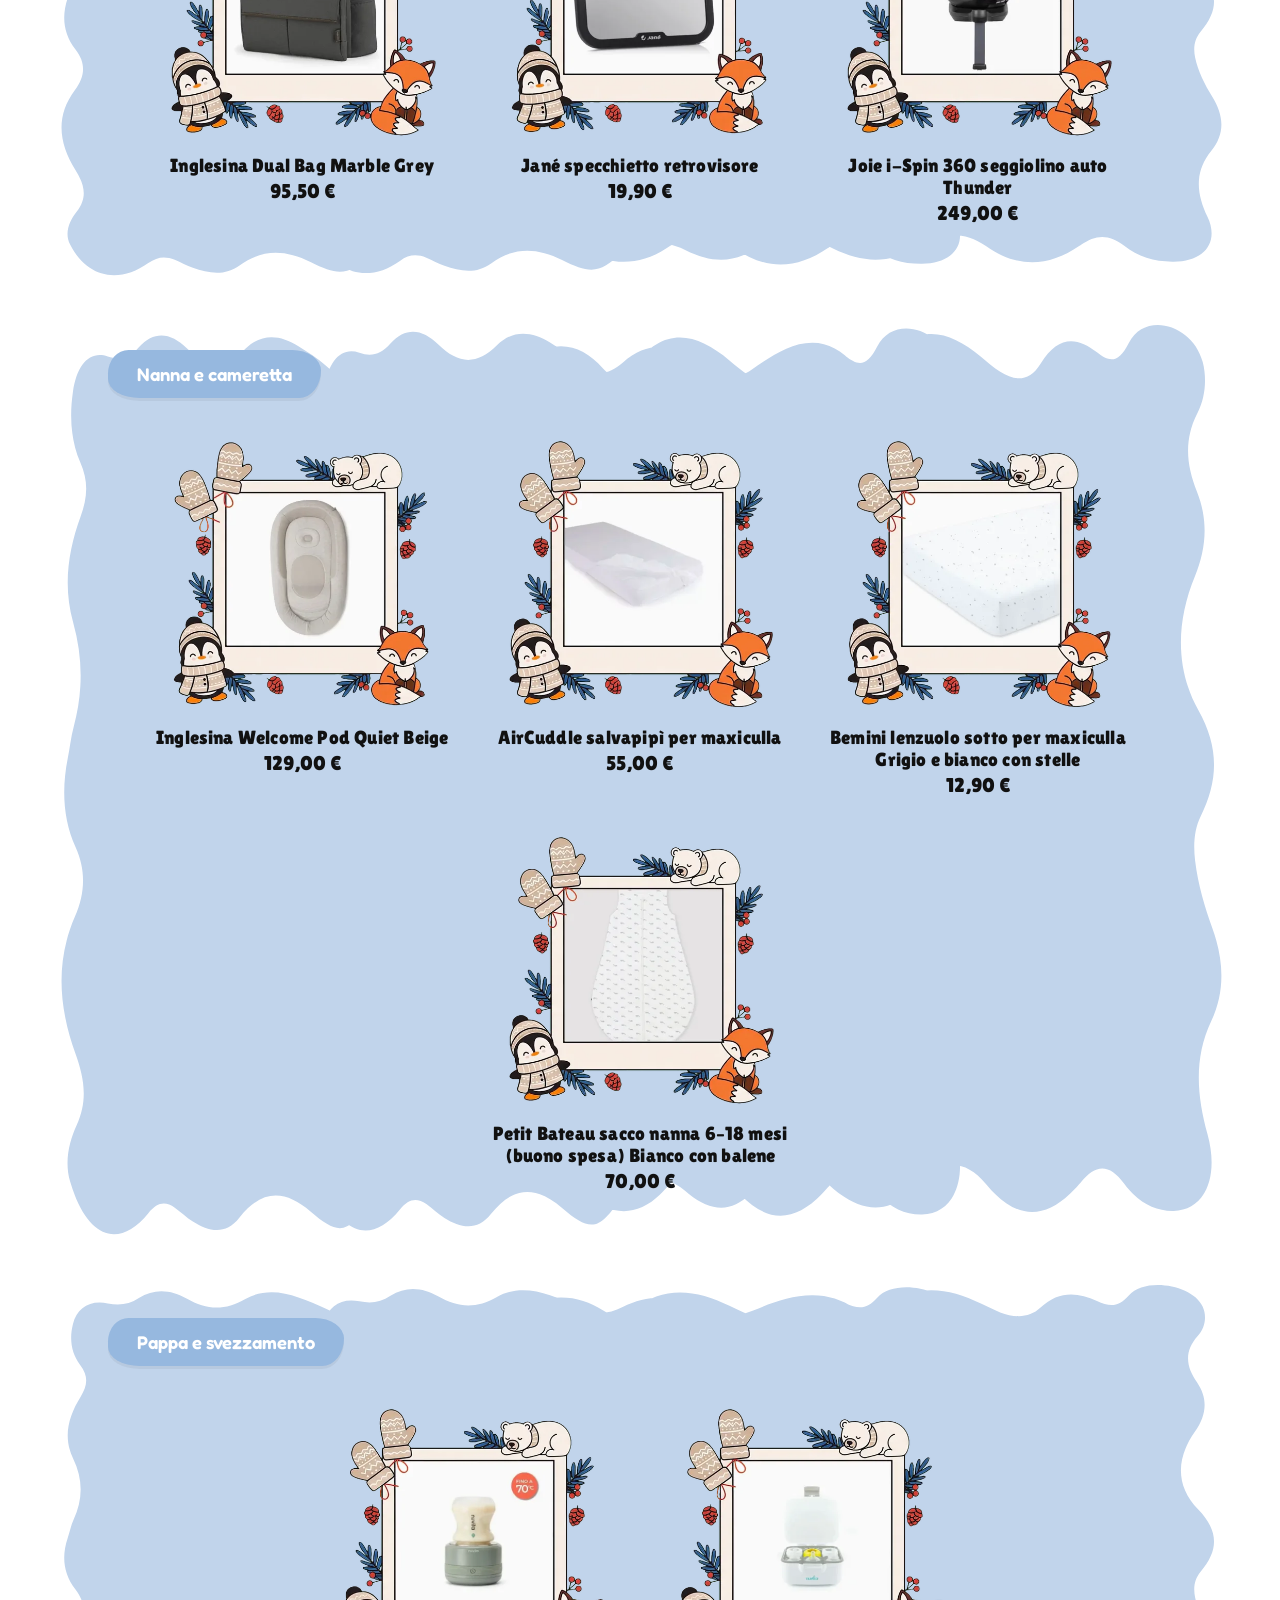
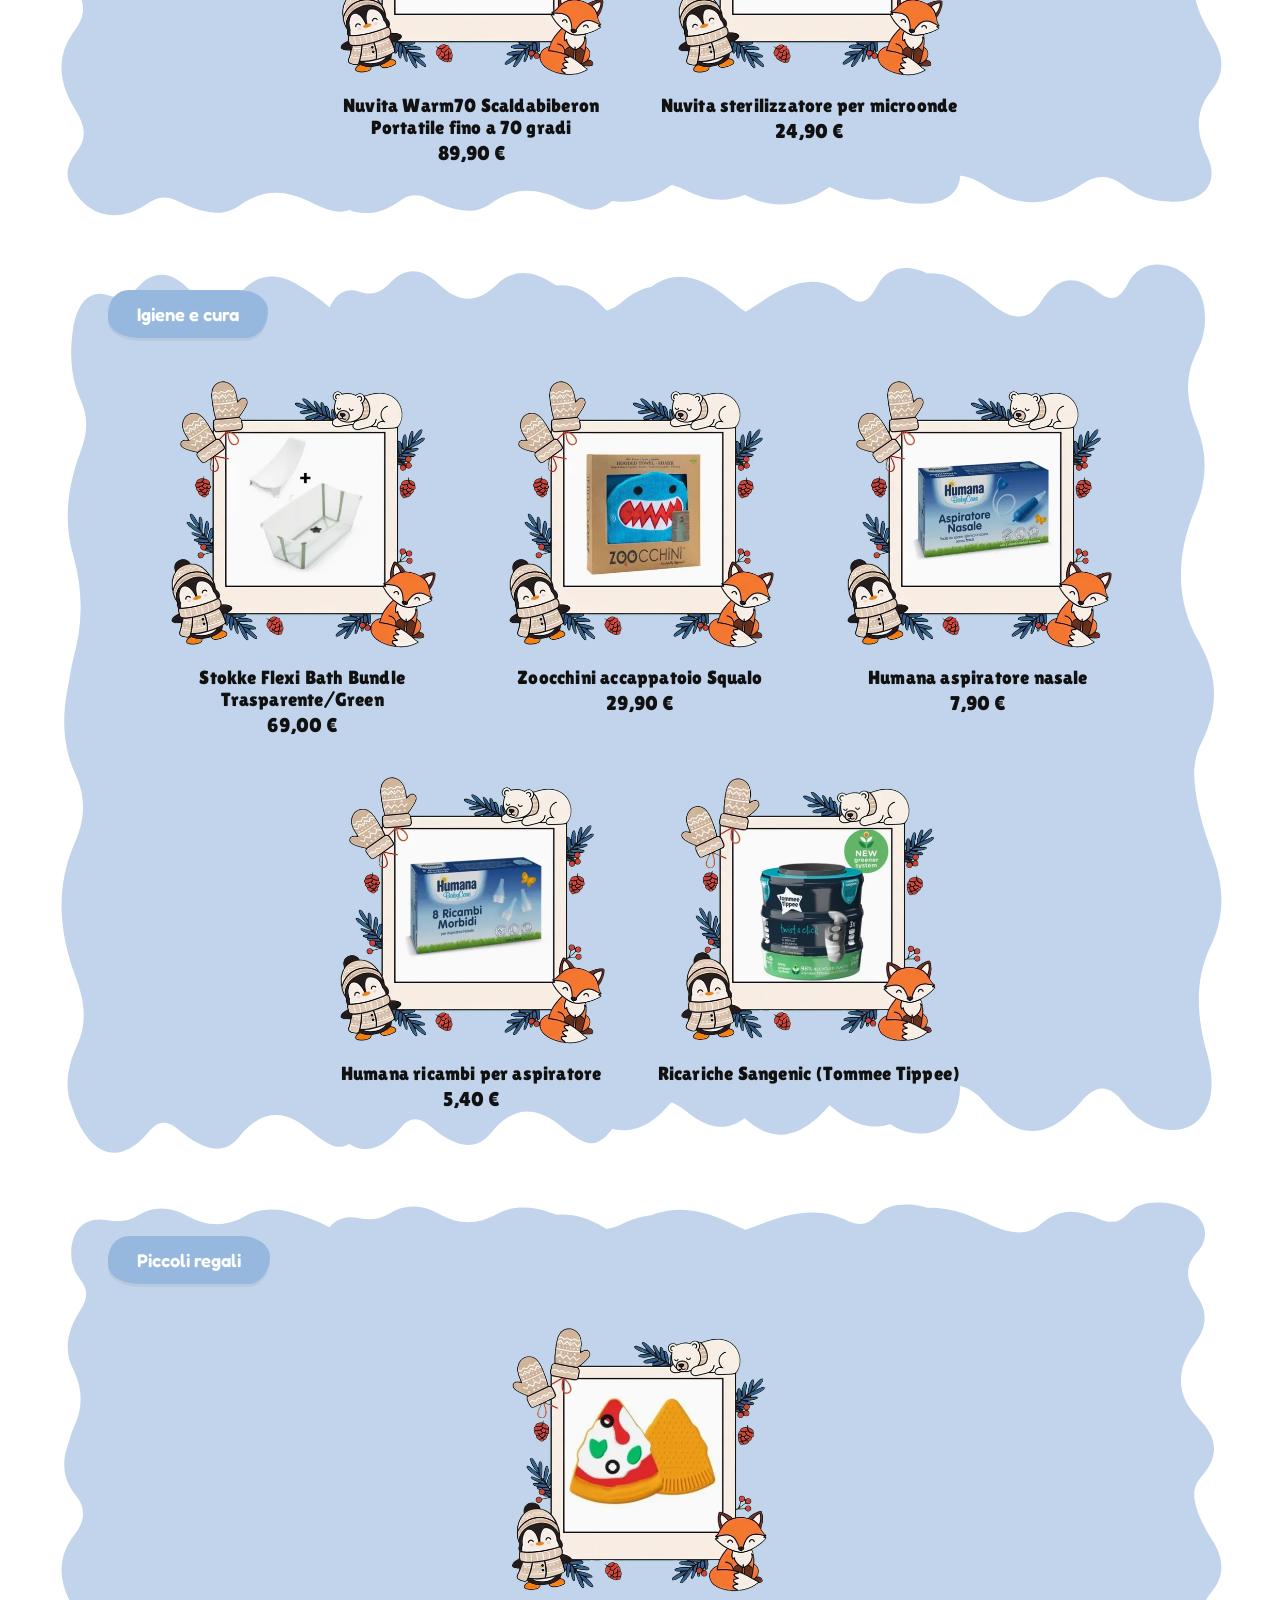
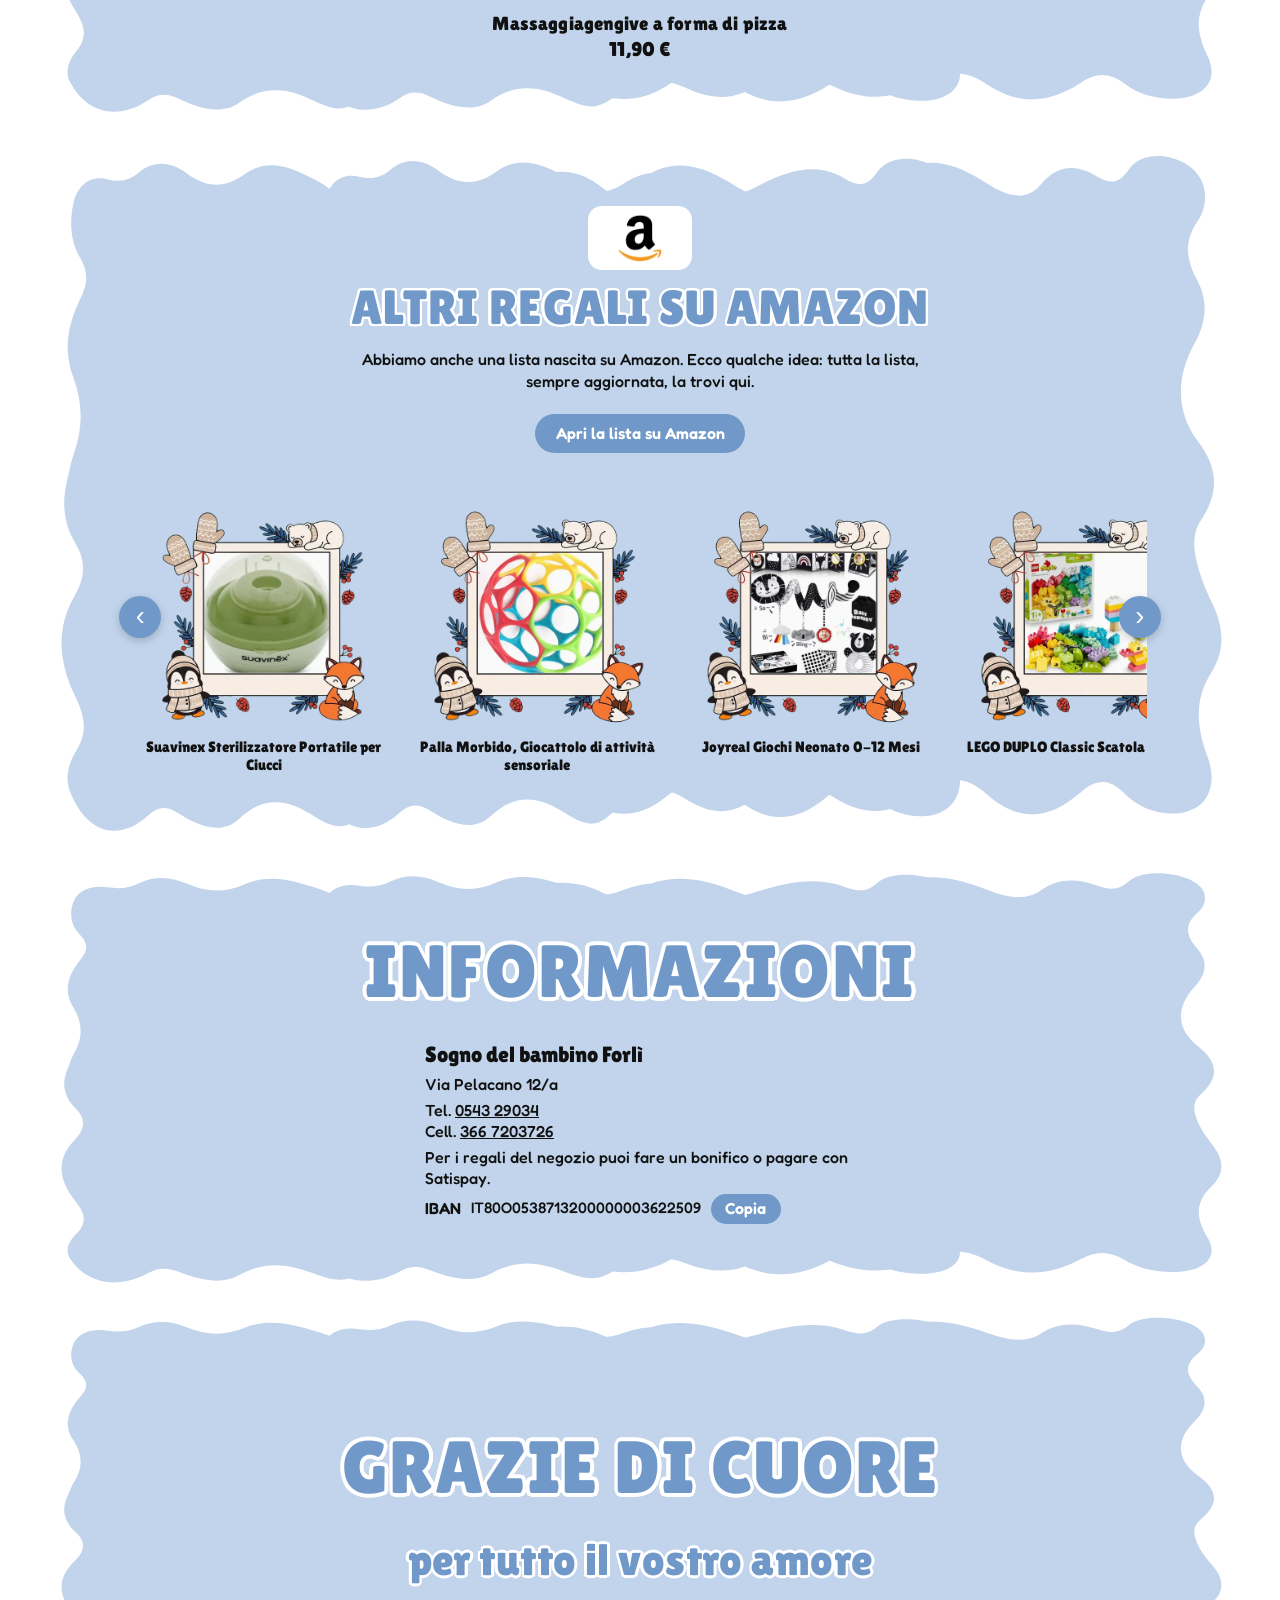
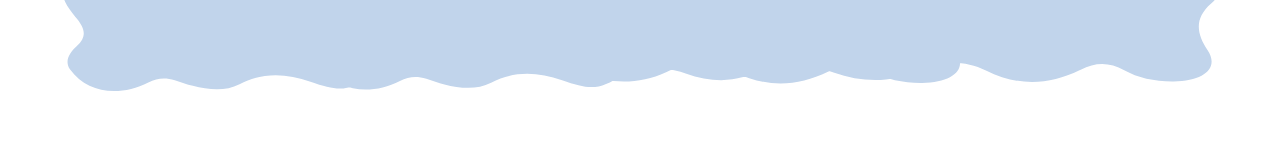
==== commit 6124254a: "Add files via upload" ====
--- a/index.html
+++ b/index.html
@@ -14,15 +14,29 @@
 <body>
 
   <header class="panel hero">
-    <img class="art balloons" src="assets/art/elefante.webp" alt="">
-    <img class="art baby" src="assets/art/bimbo.webp" alt="Elia, illustrazione di un bimbo con i ricci">
-    <img class="art diapers" src="assets/art/pannolini.webp" alt="">
-    <img class="art pacifier" src="assets/art/ciuccio.webp" alt="">
-    <img class="art dino" src="assets/art/dino.webp" alt="">
-    <div class="hero-text">
-      <p class="kicker outline">Per il piccolo</p>
-      <h1 class="name outline">Elia</h1>
-      <p class="tagline outline">fatta con tanto amore</p>
+    <div class="stage">
+      <svg class="decor" viewBox="91 74 1258 662" preserveAspectRatio="none" aria-hidden="true">
+      <path fill="#7098C8" d="M1385.3 474.0C1383.9 473.6 1382.3 474.4 1381.9 475.9C1368.8 520.2 1346.4 572.0 1289.9 584.0C1296.2 572.4 1299.7 559.7 1299.9 546.3C1300.3 526.9 1294.0 507.1 1282.2 490.7C1265.4 467.4 1235.7 450.5 1207.4 465.4C1183.7 477.8 1174.6 504.6 1184.2 533.6C1194.7 565.6 1228.5 596.4 1278.6 591.3C1275.9 594.9 1272.9 598.4 1269.4 601.7C1238.0 632.1 1196.7 643.9 1146.9 636.9C1109.5 631.6 1081.0 617.0 1080.7 616.9C1079.4 616.2 1077.7 616.7 1077.0 618.1C1076.3 619.4 1076.9 621.1 1078.2 621.8C1079.4 622.4 1107.7 636.8 1146.0 642.2C1155.3 643.6 1164.4 644.2 1173.2 644.2C1212.6 644.2 1246.8 631.1 1273.2 605.6C1278.2 600.8 1282.5 595.7 1286.1 590.3C1349.1 579.8 1373.2 524.5 1387.2 477.4C1387.6 476.0 1386.8 474.5 1385.3 474.0M1282.8 585.3C1233.0 592.5 1199.5 562.8 1189.4 531.9C1180.7 505.5 1188.7 481.3 1209.9 470.2C1216.5 466.8 1223.1 465.3 1229.6 465.3C1248.4 465.3 1266.3 478.0 1277.8 493.9C1295.0 517.8 1302.0 554.2 1282.8 585.3M1399.8 397.3C1399.8 397.6 1399.7 420.9 1393.7 450.9C1393.4 452.2 1392.3 453.1 1391.0 453.1C1390.8 453.1 1390.6 453.1 1390.5 453.0C1389.0 452.7 1388.0 451.3 1388.3 449.8C1394.2 420.4 1394.4 397.5 1394.4 397.3C1394.4 395.8 1395.6 394.6 1397.1 394.6C1398.6 394.6 1399.9 395.8 1399.8 397.3Z"/>
+      <path fill="#7098C8" d="M-108.9 304.6C-108.6 304.1 -108.1 303.8 -107.7 303.6C-106.8 303.3 -105.7 303.4 -104.9 304.1C-104.8 304.2 -91.6 314.3 -71.4 319.1C-61.0 321.6 -50.4 322.2 -40.1 321.0C-38.5 320.8 -37.1 321.9 -36.9 323.5C-36.7 325.0 -37.8 326.4 -39.4 326.6C-50.4 328.0 -61.6 327.3 -72.7 324.7C-94.3 319.6 -107.9 309.0 -108.4 308.6C-109.7 307.6 -109.9 305.8 -108.9 304.6M-24.3 320.6C-24.8 319.2 -24.0 317.6 -22.6 317.1C-22.6 317.1 -22.5 317.0 -22.5 317.0C0.1 309.6 16.1 294.1 25.1 270.9C31.9 253.4 32.0 237.9 32.0 237.8C32.0 236.4 33.0 235.2 34.4 234.9C35.7 234.7 37.1 235.5 37.6 236.8C44.3 255.0 92.3 291.7 160.5 266.5C179.8 259.3 196.5 248.9 209.3 236.8C175.8 235.2 147.7 219.3 137.9 192.9C137.7 192.2 137.5 191.6 137.2 190.9C130.6 171.1 136.4 150.3 152.3 136.6C157.3 132.3 162.8 129.1 168.5 127.0C181.9 122.1 196.7 122.9 210.1 129.8C224.7 137.3 235.0 148.5 240.0 162.0C248.2 184.1 240.8 209.4 222.6 231.0C234.5 230.3 246.9 227.7 259.3 223.1C296.3 209.5 323.6 181.3 328.8 151.3C330.5 141.5 329.7 132.0 326.4 123.2C325.9 121.8 326.6 120.1 328.1 119.6C329.6 119.0 331.2 119.8 331.8 121.3C335.4 131.0 336.3 141.5 334.4 152.3C328.9 184.2 300.1 214.1 261.2 228.5C246.4 234.0 231.4 236.7 217.2 237.0C203.4 251.3 184.6 263.7 162.5 271.8C103.0 293.8 53.7 269.9 37.0 247.3C36.1 253.8 34.3 262.9 30.5 272.8C23.9 289.9 9.6 312.4 -20.7 322.5C-22.2 323.0 -23.8 322.1 -24.3 320.6M214.8 231.3C234.3 210.4 242.6 185.5 234.7 164.0C230.2 151.8 220.8 141.7 207.5 134.9C190.4 126.1 170.7 128.4 156.0 140.9C141.9 153.1 136.8 171.5 142.7 189.1C142.9 189.7 143.1 190.3 143.3 190.9C152.7 216.5 181.2 231.2 214.8 231.3Z"/>
+      <path fill="#fff" d="M886.1 635.8C886.0 635.8 885.8 635.8 885.7 635.8C885.1 635.8 884.5 635.4 884.4 634.8C880.6 621.7 868.4 612.6 854.8 612.6C841.2 612.6 829.0 621.7 825.2 634.8C825.0 635.4 824.5 635.8 823.9 635.8C823.2 635.8 822.7 635.4 822.5 634.8C818.7 621.7 806.6 612.6 792.9 612.6C779.3 612.6 767.2 621.7 763.4 634.8C763.2 635.4 762.6 635.8 762.0 635.8C761.4 635.8 760.9 635.4 760.7 634.8C756.9 621.7 744.7 612.6 731.1 612.6C717.5 612.6 705.3 621.7 701.5 634.8C701.4 635.4 700.8 635.8 700.2 635.8C699.6 635.8 699.0 635.4 698.8 634.8C695.0 621.7 682.9 612.6 669.3 612.6C655.6 612.6 643.5 621.7 639.7 634.8C639.5 635.4 639.0 635.8 638.3 635.8C637.7 635.8 637.2 635.4 637.0 634.8C633.2 621.7 621.0 612.6 607.4 612.6C593.8 612.6 581.6 621.7 577.8 634.8C577.6 635.6 576.8 636.0 576.1 635.8C575.4 635.6 574.9 634.8 575.1 634.0C579.3 619.8 592.6 609.8 607.4 609.8C620.9 609.8 633.1 618.0 638.3 630.3C643.5 618.0 655.7 609.8 669.3 609.8C682.8 609.8 695.0 618.0 700.2 630.3C705.4 618.0 717.6 609.8 731.1 609.8C744.6 609.8 756.8 618.0 762.0 630.3C767.2 618.0 779.4 609.8 792.9 609.8C806.5 609.8 818.7 618.0 823.9 630.3C829.1 618.0 841.3 609.8 854.8 609.8C869.6 609.8 882.9 619.8 887.1 634.0C887.3 634.8 886.8 635.6 886.1 635.8Z"/>
+      <path fill="#fff" d="M1277.5 166.9C1277.4 166.9 1277.2 166.9 1277.1 166.9C1276.5 166.9 1275.9 167.3 1275.7 167.9C1271.8 181.2 1259.4 190.5 1245.6 190.5C1231.7 190.5 1219.3 181.2 1215.4 167.9C1215.2 167.3 1214.7 166.9 1214.0 166.9C1213.4 166.9 1212.8 167.3 1212.7 167.9C1208.8 181.2 1196.4 190.5 1182.5 190.5C1168.6 190.5 1156.2 181.2 1152.3 167.9C1152.2 167.3 1151.6 166.9 1151.0 166.9C1150.3 166.9 1149.8 167.3 1149.6 167.9C1145.7 181.2 1133.3 190.5 1119.4 190.5C1105.5 190.5 1093.1 181.2 1089.3 167.9C1089.1 167.3 1088.5 166.9 1087.9 166.9C1087.3 166.9 1086.7 167.3 1086.5 167.9C1082.7 181.2 1070.3 190.5 1056.4 190.5C1042.5 190.5 1030.1 181.2 1026.2 167.9C1026.0 167.3 1025.5 166.9 1024.8 166.9C1024.2 166.9 1023.6 167.3 1023.5 167.9C1019.6 181.2 1007.2 190.5 993.3 190.5C979.4 190.5 967.0 181.2 963.1 167.9C962.9 167.1 962.1 166.7 961.4 166.9C960.6 167.1 960.2 167.9 960.4 168.7C964.6 183.2 978.1 193.4 993.3 193.4C1007.1 193.4 1019.5 185.0 1024.8 172.5C1030.1 185.0 1042.6 193.4 1056.4 193.4C1070.1 193.4 1082.6 185.0 1087.9 172.5C1093.2 185.0 1105.6 193.4 1119.4 193.4C1133.2 193.4 1145.6 185.0 1151.0 172.5C1156.3 185.0 1168.7 193.4 1182.5 193.4C1196.3 193.4 1208.7 185.0 1214.0 172.5C1219.3 185.0 1231.8 193.4 1245.6 193.4C1260.7 193.4 1274.2 183.2 1278.5 168.7C1278.7 167.9 1278.2 167.1 1277.5 166.9Z"/>
+      <path fill="#fff" d="M628.2 294.8L628.2 277.0L646.0 277.0L646.0 259.2L663.8 259.2L663.8 241.4L646.0 241.4L646.0 223.6L628.2 223.6L628.2 241.4L610.4 241.4L610.4 223.6L592.6 223.6L592.6 241.4L574.8 241.4L574.8 259.2L592.6 259.2L592.6 277.0L610.4 277.0L610.4 294.8L628.2 294.8Z"/>
+      <path fill="#FBD3A3" fill-rule="evenodd" d="M1180.8 378.2C1183.2 384.5 1183.8 392.8 1178.5 394.5C1173.3 396.2 1162.2 391.3 1159.9 384.9C1157.5 378.6 1163.9 370.9 1169.2 369.2C1174.4 367.5 1178.5 371.9 1180.8 378.2L1180.8 378.2Z"/>
+      <path fill="#FBD3A3" fill-rule="evenodd" d="M1205.3 386.5C1204.2 383.6 1203.9 379.7 1206.4 378.9C1208.8 378.1 1214.0 380.4 1215.1 383.4C1216.2 386.3 1213.2 389.9 1210.8 390.7C1208.3 391.5 1206.4 389.5 1205.3 386.5L1205.3 386.5Z"/>
+      <path fill="#FBD3A3" fill-rule="evenodd" d="M644.1 364.5C641.7 358.2 641.1 349.9 646.4 348.2C651.6 346.5 662.7 351.4 665.0 357.8C667.4 364.1 661.0 371.8 655.7 373.5C650.5 375.2 646.4 370.8 644.1 364.5Z"/>
+      <path fill="#FBD3A3" fill-rule="evenodd" d="M678.1 367.8C677.0 364.8 676.7 360.9 679.2 360.1C681.6 359.3 686.8 361.7 687.9 364.6C689.0 367.6 686.0 371.2 683.6 372.0C681.1 372.8 679.2 370.7 678.1 367.8L678.1 367.8Z"/>
+      </svg>
+      <p class="small-title">Lista nascita per Elia</p>
+      <img class="art balloons" src="assets/art/elefante.webp" alt="">
+      <img class="art baby" src="assets/art/bimbo.webp" alt="Elia, illustrazione di un bimbo con i ricci">
+      <img class="art diapers" src="assets/art/pannolini.webp" alt="">
+      <img class="art pacifier" src="assets/art/ciuccio.webp" alt="">
+      <img class="art dino" src="assets/art/dino.webp" alt="">
+      <div class="hero-text">
+        <p class="kicker outline">Per il piccolo</p>
+        <h1 class="name outline">Elia</h1>
+        <p class="tagline outline">fatta con tanto amore</p>
+      </div>
     </div>
   </header>
 
--- a/style.css
+++ b/style.css
@@ -3,6 +3,7 @@
 }
 *{box-sizing:border-box}
 html{scroll-behavior:smooth}
+html,body{overflow-x:clip}
 body{
   margin:0; padding:clamp(10px,3vw,40px) clamp(8px,2vw,24px) 40px;
   background:#fff; color:var(--ink);
@@ -33,19 +34,24 @@
   color:var(--blue); --r:.05em; text-shadow:calc(var(--r)*1.000) calc(var(--r)*0.000) 0 #fff,calc(var(--r)*0.924) calc(var(--r)*0.383) 0 #fff,calc(var(--r)*0.707) calc(var(--r)*0.707) 0 #fff,calc(var(--r)*0.383) calc(var(--r)*0.924) 0 #fff,calc(var(--r)*0.000) calc(var(--r)*1.000) 0 #fff,calc(var(--r)*-0.383) calc(var(--r)*0.924) 0 #fff,calc(var(--r)*-0.707) calc(var(--r)*0.707) 0 #fff,calc(var(--r)*-0.924) calc(var(--r)*0.383) 0 #fff,calc(var(--r)*-1.000) calc(var(--r)*0.000) 0 #fff,calc(var(--r)*-0.924) calc(var(--r)*-0.383) 0 #fff,calc(var(--r)*-0.707) calc(var(--r)*-0.707) 0 #fff,calc(var(--r)*-0.383) calc(var(--r)*-0.924) 0 #fff,calc(var(--r)*-0.000) calc(var(--r)*-1.000) 0 #fff,calc(var(--r)*0.383) calc(var(--r)*-0.924) 0 #fff,calc(var(--r)*0.707) calc(var(--r)*-0.707) 0 #fff,calc(var(--r)*0.924) calc(var(--r)*-0.383) 0 #fff;
 }
 
-/* ---- Hero ---- */
-.hero{min-height:clamp(380px,56vw,640px); display:grid; align-items:center}
-.hero .art{position:absolute; z-index:1; height:auto}
-.hero .baby{left:15%; top:50%; width:27%; transform:translateY(-45%)}
-.hero .balloons{left:6%; top:20%; width:11%}
-.hero .pacifier{left:5%; bottom:12%; width:13%}
-.hero .diapers{left:41%; top:47%; width:14%}
-.hero .dino{right:2%; top:-5%; width:19%}
-.hero-text{margin-left:auto; width:44%; text-align:center; position:relative; z-index:2}
+/* ---- Hero (coordinate prese dal PDF: 1 unità = 1/1258 della larghezza) ---- */
+.hero{padding:0; aspect-ratio:1258/662}
+.hero::before{background-image:url(assets/art/hero-blob.svg)}
+.stage{position:absolute; inset:0; container-type:inline-size}
+.decor{position:absolute; inset:0; width:100%; height:100%; overflow:visible; pointer-events:none}
+.hero .art{position:absolute; height:auto; z-index:1}
+.hero .baby{left:8.4%; top:6.9%; width:33.4%}
+.hero .balloons{left:-3.3%; top:-2.7%; width:21.5%}
+.hero .pacifier{left:.2%; top:60.3%; width:14.5%}
+.hero .diapers{left:33%; top:43.1%; width:15.4%}
+.hero .dino{left:82.4%; top:-6.5%; width:21.6%}
+.hero-text{position:absolute; left:48.8%; top:27%; width:34.7%; text-align:center; z-index:2}
 .kicker,.name,.tagline{font-family:"Lilita One",sans-serif; font-weight:400; margin:0; text-transform:uppercase}
-.kicker{font-size:clamp(1.1rem,3.7vw,3rem); letter-spacing:.04em}
-.name{font-size:clamp(3.6rem,13vw,9.5rem); line-height:1; letter-spacing:.03em}
-.tagline{font-size:clamp(.95rem,2.4vw,1.8rem); text-transform:none; letter-spacing:.02em; margin-top:.3em}
+.kicker{font-size:4.9cqw; letter-spacing:.02em; line-height:1.15; white-space:nowrap}
+.name{font-size:13.1cqw; line-height:1.05; letter-spacing:.02em}
+.tagline{font-size:3.4cqw; text-transform:none; letter-spacing:.01em; margin-top:.15em; white-space:nowrap}
+.small-title{position:absolute; left:49.8%; top:10%; transform:translateX(-50%); margin:0; z-index:2;
+  color:#fff; font-family:"Lilita One",sans-serif; font-size:1.75cqw; white-space:nowrap}
 
 /* ---- Indice ---- */
 .index{display:grid; grid-template-columns:1fr 1fr; align-items:center; gap:10px 20px}
@@ -112,15 +118,16 @@
   .index .stork{width:150px; grid-row:auto}
   .label{position:static; margin-bottom:6px; display:table}
   .grid{padding-top:10px}
-  .hero{min-height:470px; align-items:end; padding-bottom:26px}
+  .hero{aspect-ratio:auto; min-height:470px}
+  .decor,.small-title{display:none}
+  .hero .baby{left:24%; top:3%; width:52%}
+  .hero .balloons{left:3%; top:4%; width:17%}
+  .hero .pacifier,.hero .diapers{display:none}
+  .hero .dino{left:auto; right:0; top:-3%; width:26%}
+  .hero-text{left:0; top:auto; bottom:26px; width:100%}
   .kicker{font-size:1.35rem}
   .name{font-size:4.6rem}
   .tagline{font-size:1.15rem}
-  .hero .baby{left:50%; top:3%; width:52%; transform:translateX(-50%)}
-  .hero .balloons{left:3%; top:4%; width:17%}
-  .hero .pacifier,.hero .diapers{display:none}
-  .hero .dino{right:0; top:-3%; width:26%}
-  .hero-text{width:100%; margin:0; padding-top:50%}
 }
 
 .iban-row{display:flex; flex-wrap:wrap; align-items:center; gap:6px 10px}
@@ -158,3 +165,10 @@
 .nav:hover{filter:brightness(1.08)}
 .nav.prev{left:-14px} .nav.next{right:-14px}
 @media (max-width:820px){ .slide{flex-basis:62%} .nav{display:none} .nav.prev{left:0} .nav.next{right:0} }
+
+.shop-contact{text-align:center; max-width:260px; line-height:1.3; font-size:.95rem; margin-bottom:4px}
+.shop-contact p{margin:.15em 0}
+.shop-contact a{font-weight:600}
+
+.contact-btns{display:flex; gap:8px; justify-content:center; margin-top:8px}
+.contact-btns .btn{margin:0; padding:.5em 1.2em}
